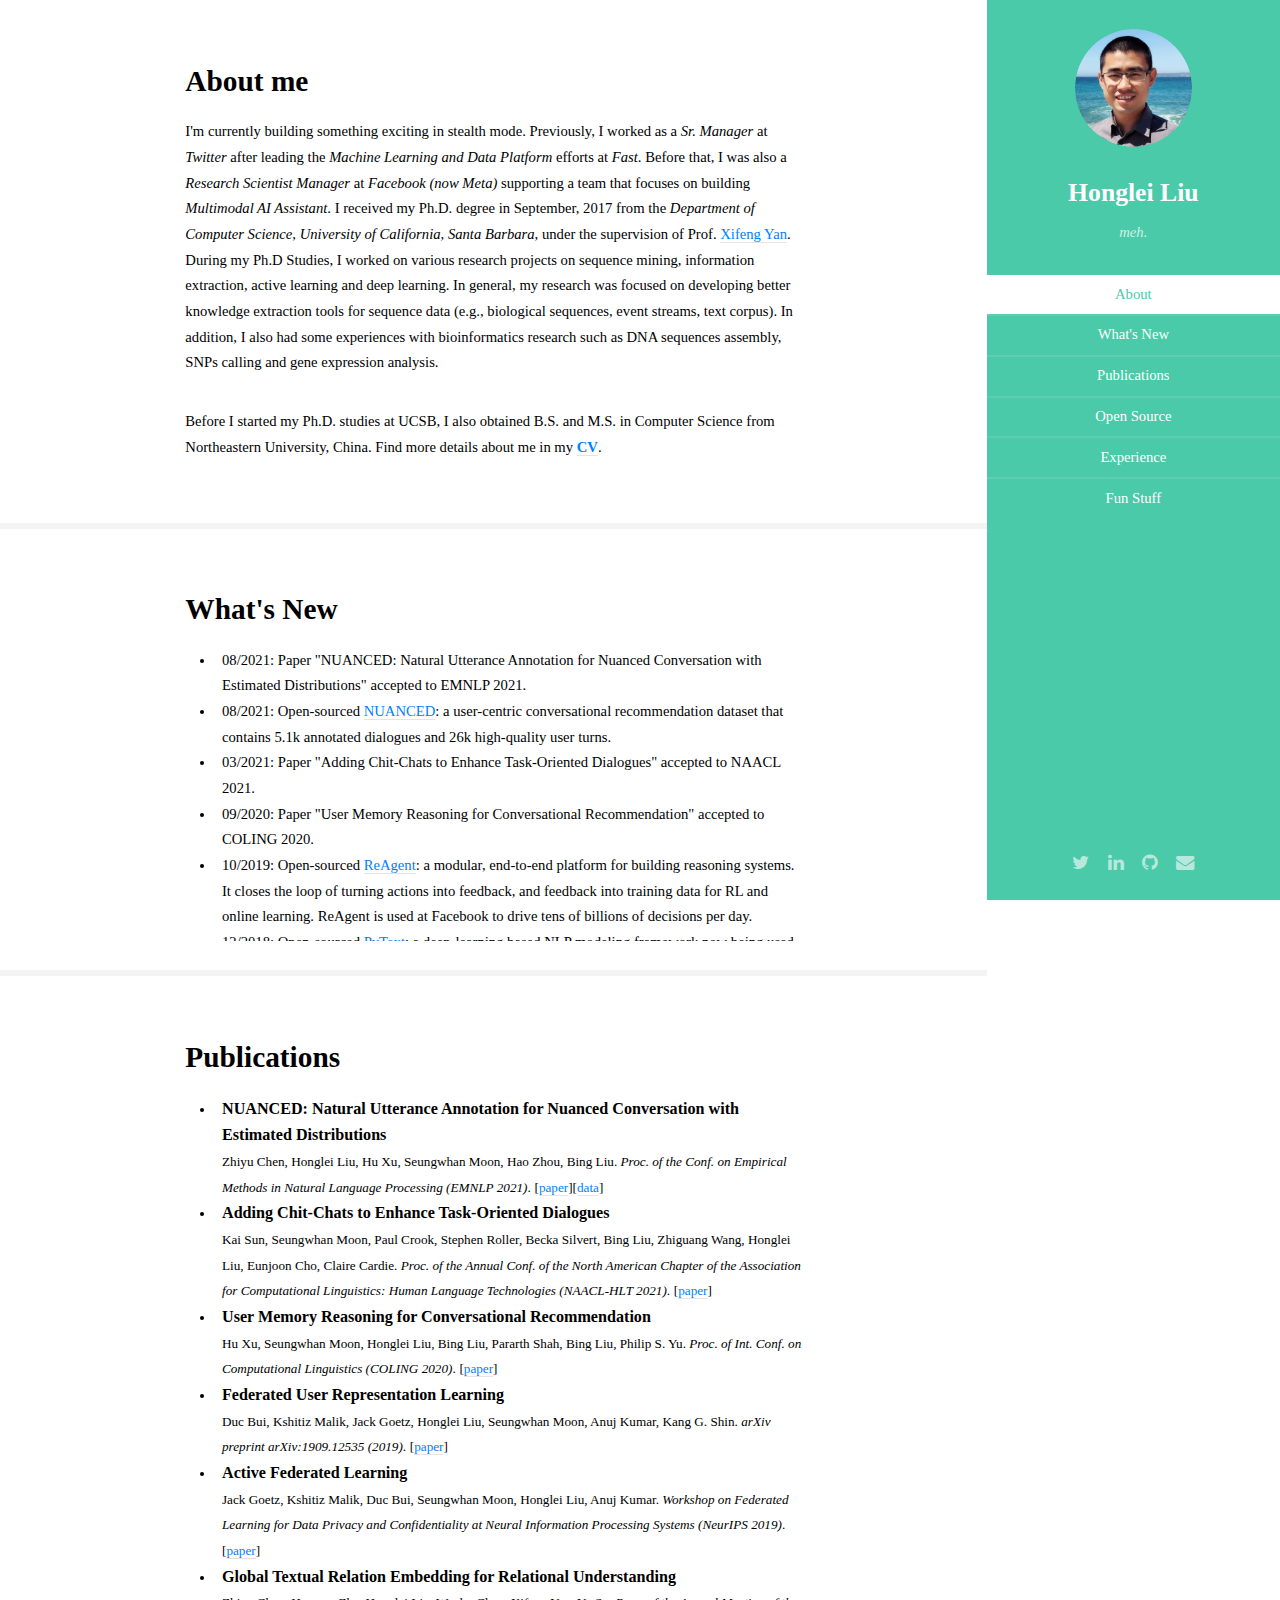
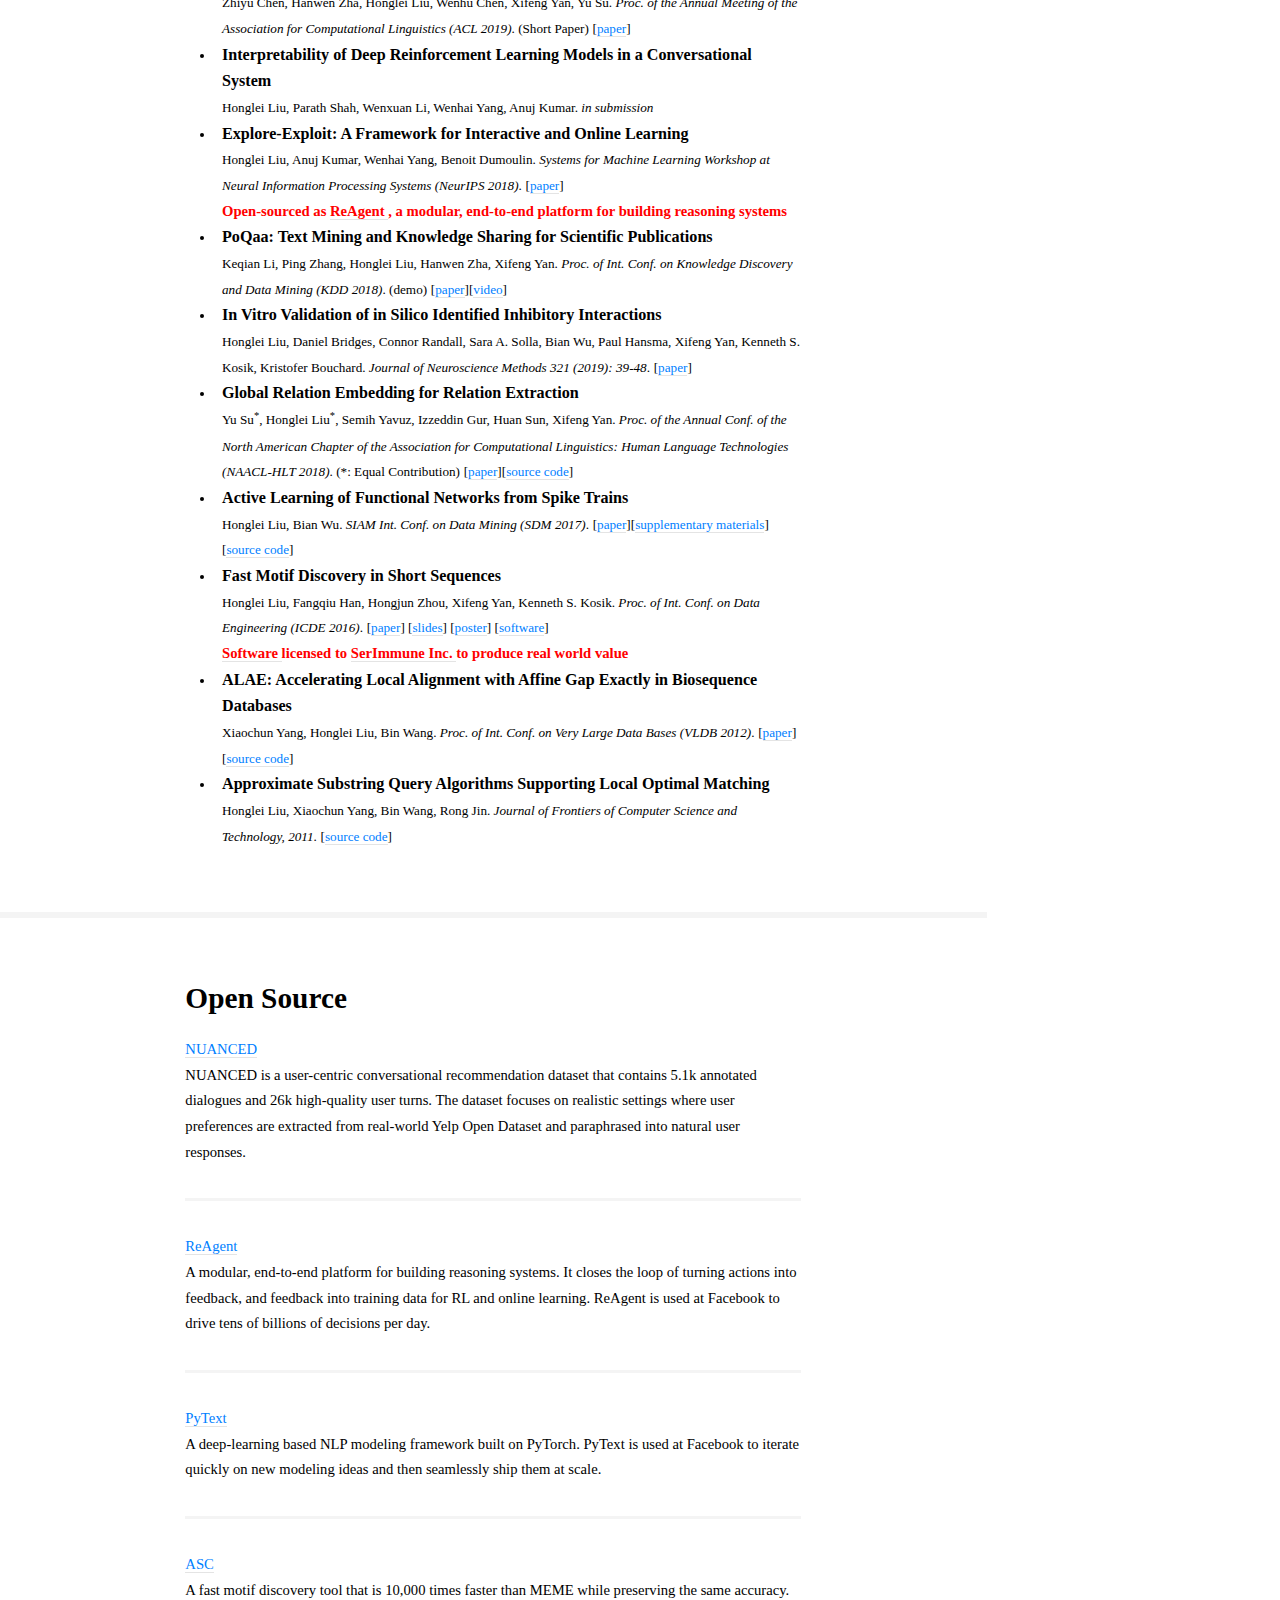
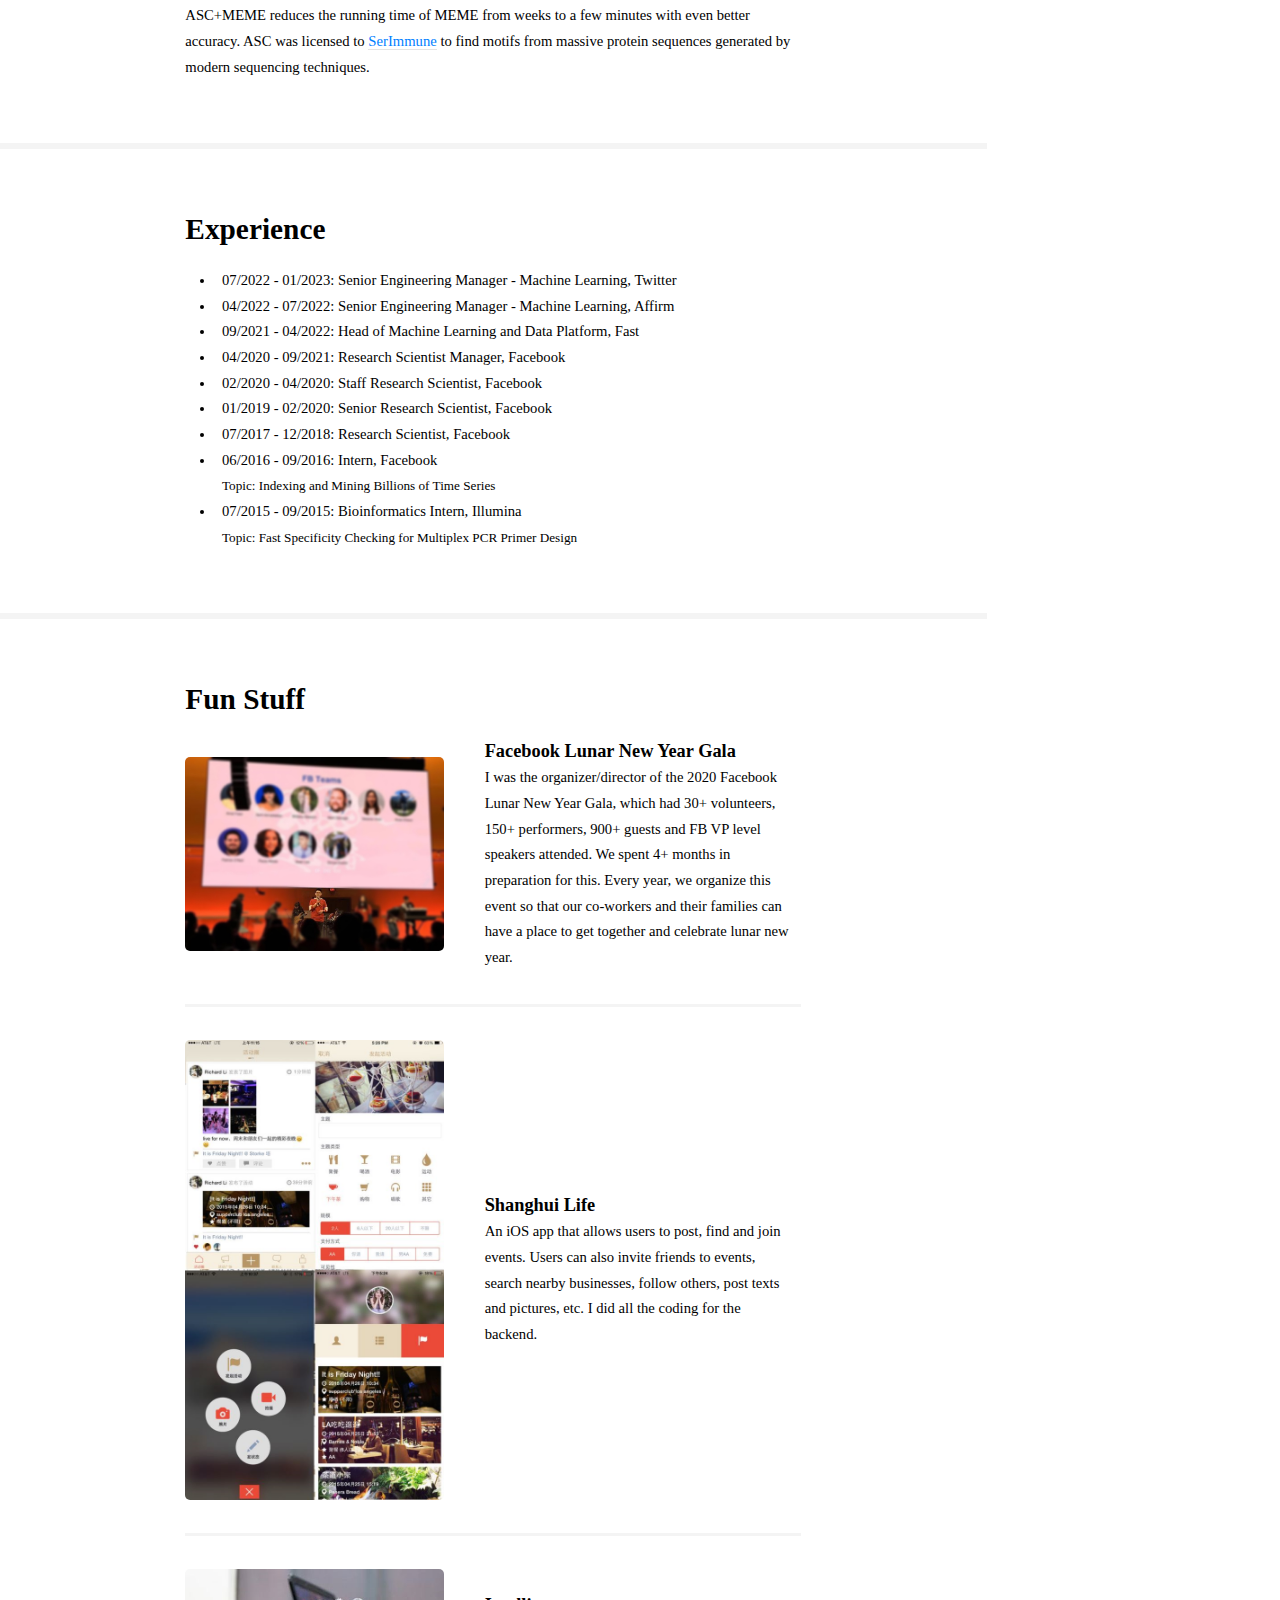
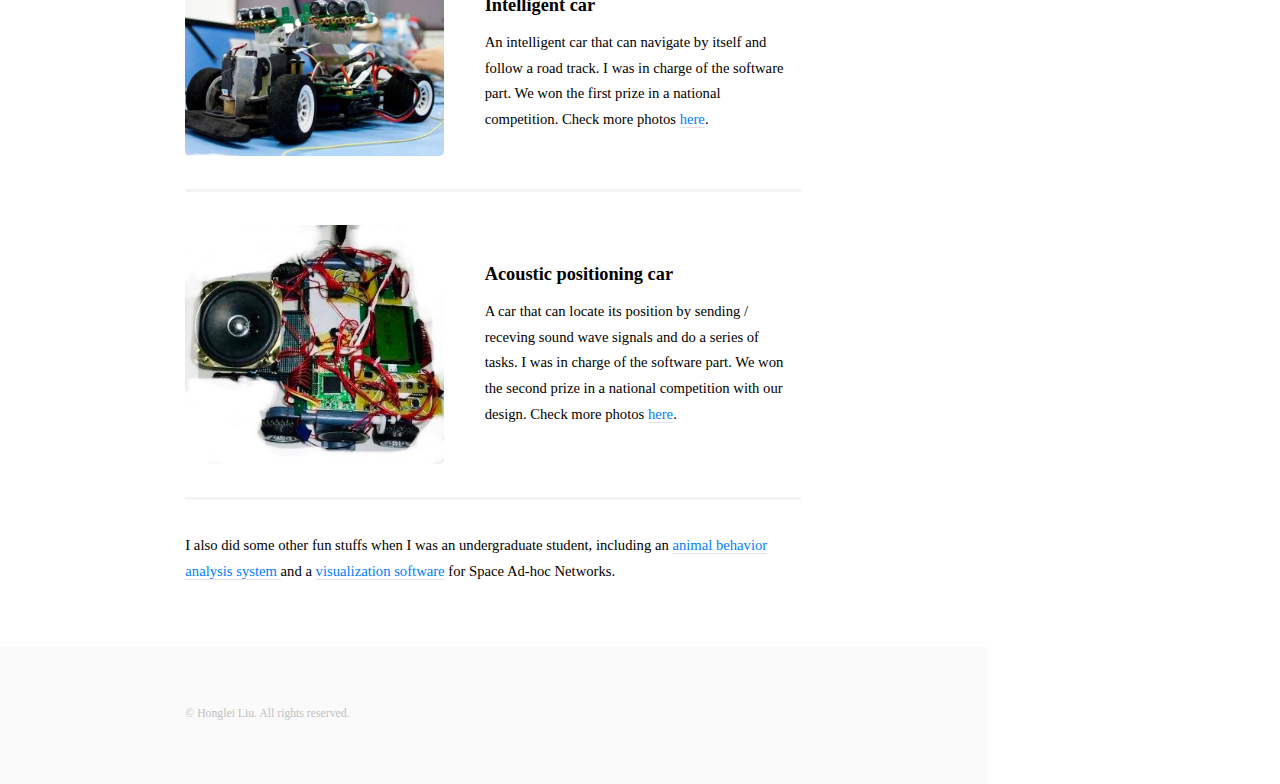
==== index.html @ 577a6198 "add ga tag" ====
<!DOCTYPE HTML>
<!--
	Read Only by HTML5 UP
	html5up.net | @n33co
	Free for personal and commercial use under the CCA 3.0 license (html5up.net/license)
-->
<html>

<head>
	<!-- Google tag (gtag.js) -->
	<script async src="https://www.googletagmanager.com/gtag/js?id=G-WCP18R30QT"></script>
	<script>
	window.dataLayer = window.dataLayer || [];
	function gtag(){dataLayer.push(arguments);}
	gtag('js', new Date());

	gtag('config', 'G-WCP18R30QT');
	</script>
	
	<title>Honglei Liu's Homepage</title>
	<meta http-equiv="content-type" content="text/html; charset=utf-8" />
	<meta name="description" content="" />
	<meta name="keywords" content="" />

	<!--[if lte IE 8]><script src="css/ie/html5shiv.js"></script><![endif]-->
	<script src="js/jquery.min.js"></script>
	<script src="js/jquery.scrollzer.min.js"></script>
	<script src="js/jquery.scrolly.min.js"></script>
	<script src="js/skel.min.js"></script>
	<script src="js/skel-layers.min.js"></script>
	<script src="js/init.js"></script>
	<noscript>
		<link rel="stylesheet" href="css/skel.css" />
		<link rel="stylesheet" href="css/style.css?v=1.1" />
		<link rel="stylesheet" href="css/style-xlarge.css" />
	</noscript>
	<!--[if lte IE 8]><link rel="stylesheet" href="css/ie/v8.css" /><![endif]-->

	<style type="text/css">
		.hidden {
			display: none;
		}
	</style>
	<script type="text/javascript">
		$('html').addClass('hidden');
		$(document).ready(function () {
			$('html').removeClass('hidden');
		});
	</script>
</head>

<body>
	<div id="wrapper">

		<!-- Header -->
		<section id="header" class="skel-layers-fixed">
			<header>
				<span class="image avatar"><img src="images/avatar.jpg" alt="" /></span>
				<h1 id="logo"><a href="#">Honglei Liu</a></h1>
				<p>meh.</p>
			</header>
			<nav id="nav">
				<ul>
					<li><a href="#about" class="active">About</a></li>
					<li><a href="#news">What's New</a></li>
					<li><a href="#publications">Publications</a></li>
					<!-- <li><a href="#patents">Patents</a></li> -->
					<li><a href="#open_source">Open Source</a></li>
					<li><a href="#experience">Experience</a></li>
					<li><a href="#fun">Fun Stuff</a></li>
					<!-- <li><a href="#contact">Contact</a></li> -->
				</ul>
			</nav>
			<footer>
				<ul class="icons">
					<li><a href="https://twitter.com/ppuliu" class="icon fa-twitter"><span class="label">Twitter</span></a></li>
<!-- 					<li><a href="https://www.facebook.com/honglei.liu.73" class="icon fa-facebook"><span
								class="label">Facebook</span></a></li> -->
					<li><a href="https://www.linkedin.com/in/honglei-liu-a53a435a/" class="icon fa-linkedin"><span
								class="label">Linkedin</span></a></li>
					<li><a href="https://github.com/ppuliu" class="icon fa-github"><span class="label">Github</span></a>
					</li>
					<li><a href="mailto:liuhonglei@gmail.com" class="icon fa-envelope"><span
								class="label">Email</span></a></li>
				</ul>
			</footer>
		</section>

		<!-- Main -->
		<div id="main">

			<!-- about -->
			<section id="about">
				<div class="container">
					<h2>About me</h2>

					<p>I'm currently building something exciting in stealth mode. Previously, I worked as a <i>Sr. Manager</i> at <i>Twitter</i> after leading the <i>Machine Learning and Data Platform</i> efforts at <i>Fast</i>. Before that, I was also a <i>Research Scientist Manager</i> at <i>Facebook (now Meta)</i> supporting a team that focuses on building <i>Multimodal AI Assistant</i>. I received my Ph.D. degree in September, 2017 from the <i>Department of Computer Science, University of California, Santa Barbara</i>, under the supervision of Prof. <a href="http://www.cs.ucsb.edu/~xyan">Xifeng Yan</a>. During my Ph.D Studies, I worked on various research projects on sequence mining, information extraction, active learning and deep learning. In general, my research was focused on developing better knowledge extraction tools for sequence data (e.g., biological sequences, event streams, text corpus). In addition, I also had some experiences with bioinformatics research such as DNA sequences assembly, SNPs calling and gene expression analysis.</p>

					<p>Before I started my Ph.D. studies at UCSB, I also obtained B.S. and M.S. in Computer Science from
						Northeastern University, China. Find more details about me in my <strong><a
								href="docs/honglei_cv.pdf">CV</a></strong>.</p>
				</div>

			</section>

			<!-- news -->
			<section id="news">

				<div class="container">
					<h2>What's New</h2>
					<div class="container" style="overflow-y: scroll; height:20em;">

						<ul>
							<li>08/2021: Paper "NUANCED: Natural Utterance Annotation for Nuanced Conversation with Estimated Distributions" accepted to EMNLP 2021.
							</li>
							<li>08/2021: Open-sourced <a
									href="https://github.com/facebookresearch/nuanced">NUANCED</a>: a user-centric conversational recommendation dataset that contains 5.1k annotated dialogues and 26k high-quality user turns. 
							</li>
							<li>03/2021: Paper "Adding Chit-Chats to Enhance Task-Oriented Dialogues" accepted to NAACL 2021.
							</li>
							<li>09/2020: Paper "User Memory Reasoning for Conversational Recommendation" accepted to COLING 2020.
							</li>
							<li>10/2019: Open-sourced <a
									href="https://ai.facebook.com/blog/open-sourcing-reagent-a-platform-for-reasoning-systems/">ReAgent</a>:
								a modular, end-to-end platform for building reasoning systems. It closes the loop of
								turning actions into feedback, and feedback into training data for RL and online
								learning. ReAgent is used at Facebook to drive tens of billions of decisions per day.
							</li>

							<li>12/2018: Open-sourced <a href="https://ai.facebook.com/tools/pytext/">PyText</a>: a
								deep-learning based NLP
								modeling framework now being used as the goto platform at Facebook and the open source
								community.
							</li>

							<li>07/2017: We developed a new motif discovery tool,
								DeepMotif, that acheives even better performance than ASC+MEME (already 10,000 times
								faster than MEME). It's 10-100 times
								faster and doesn't rely on MEME. Learn more about them <a href="abp/index.htm">here</a>.
								For more information or licensing, please contact me.
							</li>


							<li>06/2017: Our motif discovery solution, <a href="abp/index.htm">ASC+MEME</a> (<a
									href="publications/motif.pdf">paper</a>), is licensed to <a
									href="https://www.serimmune.com/">
									SerImmune Inc.</a> funded by NIH, illumina, Merck, etc. to find motifs from massive
								protein sequences
								generated by modern sequencing techniques.
							</li>
						</ul>

					</div>
				</div>
			</section>

			<!-- publications -->
			<section id="publications">
				<div class="container">
					<h2>Publications</h2>

					<ul>
						<li>
							<span class="pubTitle">NUANCED: Natural Utterance Annotation for Nuanced Conversation with Estimated Distributions</span> <br>
							<span class="pubDesc">Zhiyu Chen, Honglei Liu, Hu Xu, Seungwhan Moon, Hao Zhou, Bing Liu.
								<i>Proc. of the Conf. on Empirical Methods in Natural Language Processing (EMNLP 2021)</i>.</span>
							<span class="pubResource"> [<a href="https://arxiv.org/pdf/2010.12758.pdf">paper</a>][<a href="https://github.com/facebookresearch/nuanced">data</a>]</span>
						</li>

						<li>
							<span class="pubTitle">Adding Chit-Chats to Enhance Task-Oriented Dialogues</span> <br>
							<span class="pubDesc">Kai Sun, Seungwhan Moon, Paul Crook, Stephen Roller, Becka Silvert, Bing Liu, Zhiguang Wang, Honglei Liu, Eunjoon Cho, Claire Cardie.
								<i>Proc. of the Annual Conf. of the North American Chapter of the
									Association for Computational
									Linguistics: Human Language Technologies (NAACL-HLT 2021)</i>.</span>
							<span class="pubResource"> [<a href="https://aclanthology.org/2021.naacl-main.124.pdf">paper</a>]</span>
						</li>

						<li>
							<span class="pubTitle">User Memory Reasoning for Conversational Recommendation</span> <br>
							<span class="pubDesc">Hu Xu, Seungwhan Moon, Honglei Liu, Bing Liu, Pararth Shah, Bing Liu,
								Philip S. Yu.
								<i>Proc. of Int. Conf. on Computational Linguistics (COLING 2020)</i>.</span>
							<span class="pubResource"> [<a href="https://www.aclweb.org/anthology/2020.coling-main.463.pdf">paper</a>]</span>
						</li>

						<li>
							<span class="pubTitle">Federated User Representation Learning</span> <br>
							<span class="pubDesc">Duc Bui, Kshitiz Malik, Jack Goetz, Honglei Liu, Seungwhan Moon,
								Anuj Kumar, Kang G. Shin.
								<i>arXiv preprint arXiv:1909.12535 (2019)</i>.</span>
							<span class="pubResource"> [<a href="https://arxiv.org/pdf/1909.12535.pdf">paper</a>]</span>
						</li>

						<li>
							<span class="pubTitle">Active Federated Learning</span> <br>
							<span class="pubDesc">Jack Goetz, Kshitiz Malik, Duc Bui, Seungwhan Moon, Honglei Liu,
								Anuj Kumar. <i>Workshop on Federated Learning for Data
									Privacy and Confidentiality at Neural Information Processing Systems (NeurIPS
									2019)</i>.</span>
							<span class="pubResource">[<a href="https://arxiv.org/pdf/1909.12641.pdf">paper</a>]</span>
						</li>

						<li>
							<span class="pubTitle">Global Textual Relation Embedding for Relational
								Understanding</span> <br>
							<span class="pubDesc">Zhiyu Chen, Hanwen Zha, Honglei Liu, Wenhu Chen, Xifeng Yan, Yu
								Su. <i>Proc. of
									the Annual Meeting of the Association for Computational Linguistics (ACL 2019)</i>.
								(Short
								Paper)</span>
							<span class="pubResource"> [<a
									href="https://sites.cs.ucsb.edu/~xyan/papers/acl19_gloreplus.pdf">paper</a>]</span>
						</li>

						<li>
							<span class="pubTitle">Interpretability of Deep Reinforcement Learning Models in a
								Conversational
								System</span> <br>
							<span class="pubDesc">Honglei Liu, Parath Shah, Wenxuan Li, Wenhai Yang, Anuj Kumar.
								<i>in submission</i></span>
							<span class="pubResource"></span>
						</li>

						<li>
							<span class="pubTitle">Explore-Exploit: A Framework for Interactive and Online
								Learning</span> <br>
							<span class="pubDesc">Honglei Liu, Anuj Kumar, Wenhai Yang, Benoit Dumoulin. <i>Systems
									for Machine Learning Workshop at Neural Information Processing Systems (NeurIPS
									2018)</i>.</span>
							<span class="pubResource">[<a
									href="https://research.fb.com/publications/explore-exploit-a-framework-for-interactive-and-online-learning/">paper</a>]</span>
							<br>
							<span class="highlight">Open-sourced as <a
									href="https://ai.facebook.com/blog/open-sourcing-reagent-a-platform-for-reasoning-systems/">
									<font color="red">ReAgent</font>
								</a>, a modular, end-to-end platform for building reasoning systems
							</span>
						</li>

						<li>
							<span class="pubTitle">PoQaa:
								Text Mining and Knowledge Sharing for Scientific Publications</span> <br>
							<span class="pubDesc">Keqian Li, Ping Zhang, Honglei Liu, Hanwen Zha, Xifeng Yan. <i>Proc.
									of Int.
									Conf. on Knowledge Discovery and Data Mining (KDD 2018)</i>. (demo)</span>
							<span class="pubResource">[<a
									href="https://www.kdd.org/kdd2018/files/project-showcase/KDD18_paper_1795.pdf">paper</a>][<a
									href="https://www.youtube.com/watch?v=qIRDlwX8jcY&feature=youtu.be">video</a>]</span>
						</li>

						<li>
							<span class="pubTitle">In Vitro Validation of in Silico Identified Inhibitory
								Interactions</span> <br>
							<span class="pubDesc">Honglei Liu, Daniel Bridges, Connor Randall, Sara A. Solla, Bian
								Wu, Paul
								Hansma, Xifeng Yan, Kenneth S. Kosik, Kristofer Bouchard. <i>Journal of Neuroscience
									Methods 321
									(2019): 39-48</i>.</span>
							<span class="pubResource">[<a
									href="https://pubmed.ncbi.nlm.nih.gov/30965073/">paper</a>]</span>
						</li>

						<li>
							<span class="pubTitle">Global Relation Embedding for Relation Extraction</span> <br>
							<span class="pubDesc">Yu Su<sup>*</sup>, Honglei Liu<sup>*</sup>, Semih Yavuz, Izzeddin
								Gur,
								Huan Sun, Xifeng Yan. <i>Proc. of the Annual Conf. of the North American Chapter of the
									Association for Computational
									Linguistics: Human Language Technologies (NAACL-HLT 2018)</i>. (*: Equal
								Contribution)</span>
							<span class="pubResource">[<a href="https://arxiv.org/pdf/1704.05958.pdf">paper</a>][<a
									href="https://github.com/ppuliu/GloRE">source code</a>]</span>
						</li>

						<li>
							<span class="pubTitle">Active Learning of Functional Networks from Spike Trains</span>
							<br>
							<span class="pubDesc">Honglei Liu, Bian Wu. <i>SIAM Int. Conf. on Data Mining (SDM
									2017)</i>.</span>
							<span class="pubResource">[<a href="publications/sdm17_funcnet.pdf">paper</a>][<a
									href="publications/sdm17_supp.pdf">supplementary materials</a>][<a
									href="funcnet/download">source code</a>]</span>
						</li>

						<li>
							<span class="pubTitle">Fast Motif Discovery in Short Sequences</span> <br>
							<span class="pubDesc">Honglei Liu, Fangqiu Han, Hongjun Zhou, Xifeng Yan, Kenneth S.
								Kosik. <i>Proc. of Int. Conf. on Data
									Engineering (ICDE 2016)</i>.</span>
							<span class="pubResource">[<a href="publications/motif.pdf">paper</a>] [<a
									href="publications/ICDE_motif.pdf">slides</a>] [<a
									href="publications/ICDE_motif_poster.pdf">poster</a>] [<a
									href="abp/index.htm">software</a>]</span> <br>
							<span class="highlight"><a href="abp/index.htm">
									<font color="red">Software</font>
								</a> licensed to <a href="https://www.serimmune.com/">
									<font color="red">SerImmune Inc.</font>
								</a> to produce real world value</span>
						</li>

						<li>
							<span class="pubTitle">ALAE: Accelerating Local Alignment with Affine Gap Exactly in
								Biosequence Databases</span> <br>
							<span class="pubDesc">Xiaochun Yang, Honglei Liu, Bin Wang. <i>Proc. of Int. Conf. on Very
									Large Data Bases (VLDB 2012)</i>.</span>
							<span class="pubResource">[<a href="publications/alae.pdf">paper</a>][<a
									href="http://hongleiliu.weebly.com/alae.html">source code</a>]</span>
						</li>

						<li>
							<span class="pubTitle">Approximate Substring Query Algorithms Supporting Local Optimal
								Matching</span> <br>
							<span class="pubDesc">Honglei Liu, Xiaochun Yang, Bin Wang, Rong Jin. <i>Journal of
									Frontiers of Computer Science and Technology, 2011</i>.</span>
							<span class="pubResource">[<a href="http://hongleiliu.weebly.com/fgasq.html">source
									code</a>]</span>
						</li>
					</ul>

				</div>

			</section>

			<section id="open_source">
				<div class="container">
					<h2>Open Source</h2>

					<div class="features">
						<article>
							<a href="https://github.com/facebookresearch/nuanced">NUANCED</a><br>
							NUANCED is a user-centric conversational recommendation dataset that contains 5.1k annotated dialogues and 26k high-quality user turns. 
							The dataset focuses on realistic settings where user preferences are extracted from real-world Yelp Open Dataset and paraphrased into natural user responses.
						</article>
						<article>
							<a href="https://ai.facebook.com/blog/open-sourcing-reagent-a-platform-for-reasoning-systems/">ReAgent</a><br>
							A modular, end-to-end platform for building reasoning systems. It closes the loop of turning
							actions into feedback, and feedback into training data for RL and online learning. ReAgent is
							used at Facebook to drive tens of billions of decisions per day.
						</article>
						<article>
							<a href="https://ai.facebook.com/tools/pytext/">PyText</a><br>
							A deep-learning based NLP modeling framework built on PyTorch. PyText is used at Facebook
							to iterate quickly on new modeling ideas and then seamlessly ship them at scale.
						</article>
						<article>
							<a href="abp/index.htm">ASC</a><br>
							A fast motif discovery tool that is 10,000 times faster than MEME while preserving the same
							accuracy. ASC+MEME reduces the running time of MEME from weeks to a few minutes with
							even better accuracy. ASC was licensed to <a href="https://www.serimmune.com/">SerImmune</a> 
							to find motifs from massive protein sequences generated by modern sequencing techniques.
						</article>

					</div>

				</div>

			</section>

			<!-- patents -->

			<!-- <section id="patents">
				<div class="container">
					<h2>Patents</h2>
					<ul>

						<li>
							<span class="pubTitle">Generating Proactive Reminders for Assistant Systems</span> <br>
							<span class="pubDesc">US Patent Pending US17035253</span>
						</li>

						<li>
							<span class="pubTitle">Personalized Conversational Recommendations by Assistant
								Systems</span> <br>
							<span class="pubDesc">US Patent Pending US16921665</span>
						</li>

						<li>
							<span class="pubTitle">Personalized Federated Learning for Assistant Systems</span> <br>
							<span class="pubDesc">US Patent Pending US16815990</span>
						</li>

						<li>
							<span class="pubTitle">Active Federated Learning for Assistant Systems</span> <br>
							<span class="pubDesc">US Patent Pending US16815960</span>
						</li>

						<li>
							<span class="pubTitle">Methods, Mediums, and Systems for Training a Model</span> <br>
							<span class="pubDesc">US Patent Pending US16731321</span>
						</li>

						<li>
							<span class="pubTitle">Methods, Mediums, and Systems for Representing a Model in a Memory of
								Device</span> <br>
							<span class="pubDesc">US Patent Pending US16731345</span>
						</li>

						<li>
							<span class="pubTitle">Methods, Mediums, and Systems for Providing a Model for an End-User
								Device</span> <br>
							<span class="pubDesc">US Patent Pending US16731304</span>
						</li>

						<li>
							<span class="pubTitle">Suppressing Reminders for Assistant Systems</span> <br>
							<span class="pubDesc">US Patent Pending US16733044</span>
						</li>


						<li>
							<span class="pubTitle">Interpretability of Deep Reinforcement Learning Models in Assistant
								Systems</span> <br>
							<span class="pubDesc">US Patent Pending US16389769</span>
						</li>

						<li>
							<span class="pubTitle">Building Customized User Profiles Based on Conversational Data</span>
							<br>
							<span class="pubDesc">US/EU Patent Pending US2019327330A1/EP3557500A1</span>
						</li>

						<li>
							<span class="pubTitle">Smart Assistant Systems</span> <br>
							<span class="pubDesc">US Patent Pending US62923342</span>
						</li>

						<li>
							<span class="pubTitle">Systems and Methods for Off-Target Sequence Detection</span> <br>
							<span class="pubDesc">US Patent Pending US20180075186A1</span>
						</li>

						<li>
							<span class="pubTitle">Biological Sequence Local Comparison Method Capable of Obtaining
								Complete Solution</span> <br>
							<span class="pubDesc">CN Patent Granted CN102750461B</span>
						</li>

						<li>
							<span class="pubTitle">An Electric Automobile Battery Replacing Device</span> <br>
							<span class="pubDesc">CN Patent Granted CN202089042U</span>
						</li>
					</ul>
				</div>
			</section> -->


			<!-- experience -->
			<section id="experience">
				<div class="container">
					<h2>Experience</h2>

					<ul>
						<li>07/2022 - 01/2023: Senior Engineering Manager - Machine Learning, Twitter</li>
						<li>04/2022 - 07/2022: Senior Engineering Manager - Machine Learning, Affirm</li>
						<li>09/2021 - 04/2022: Head of Machine Learning and Data Platform, Fast</li>
						<li>04/2020 - 09/2021: Research Scientist Manager, Facebook</li>
						<li>02/2020 - 04/2020: Staff Research Scientist, Facebook</li>
						<li>01/2019 - 02/2020: Senior Research Scientist, Facebook</li>
						<li>07/2017 - 12/2018: Research Scientist, Facebook</li>
						<li>06/2016 - 09/2016: Intern, Facebook <br>
							<span class="pubDesc">Topic: Indexing and Mining Billions of Time Series</span></li>
						<li>07/2015 - 09/2015: Bioinformatics Intern, Illumina <br>
							<span class="pubDesc">Topic: Fast Specificity Checking for Multiplex PCR Primer
								Design</span></li>
					</ul>
				</div>
			</section>

			<!-- fun -->
			<section id="fun">
				<div class="container">
					<h2>Fun Stuff</h2>
					<div class="features">
						<article>
							<a class="image"><img src="figures/lnygala.jpeg" alt="" /></a>
							<div class="inner">
								<h4>Facebook Lunar New Year Gala</h4>
								I was the organizer/director of the 2020 Facebook Lunar New Year Gala, which had
								30+ volunteers, 150+ performers, 900+ guests and FB VP level speakers attended. We spent
								4+ months in preparation for this. Every year,
								we organize this event so that our co-workers and their families can have a place to get
								together and celebrate lunar new year.
							</div>
						</article>

						<article>
							<a class="image"><img src="figures/shanghuilife.png" alt="" /></a>
							<div class="inner">
								<h4>Shanghui Life</h4>
<!-- 								[<a href="http://shanghuilife.leanapp.cn/">Website</a>] [<a
									href="https://itunes.apple.com/us/app/shang-huilife/id987339023?l=zh&ls=1&mt=8">App
									Store</a>]<br> -->
								An iOS app that allows users to post, find and join events. Users can also invite
								friends to events, search nearby businesses, follow others, post texts and pictures,
								etc. I did all the coding for the backend.
							</div>
						</article>

						<article>
							<a class="image"><img src="figures/freesscale_car.png" alt="" /></a>
							<div class="inner">
								<h4>Intelligent car</h4>
								An intelligent car that can navigate by itself and follow a road track. I was in charge
								of the software part. We won the first prize in a national competition. Check more
								photos <a href="http://hongleiliu.weebly.com/contests.html">here</a>.
							</div>
						</article>

						<article>
							<a class="image"><img src="figures/loc_car.png" alt="" /></a>
							<div class="inner">
								<h4>Acoustic positioning car</h4>
								A car that can locate its position by sending / receving sound wave signals and do a
								series of tasks. I was in charge of the software part. We won the second prize in a
								national competition with our design. Check more photos <a
									href="http://hongleiliu.weebly.com/contests.html">here</a>.
							</div>
						</article>

						<article>
							I also did some other fun stuffs when I was an undergraduate student, including an <a
								href="http://hongleiliu.weebly.com/research--projects.html"> animal behavior analysis
								system </a> and a <a
								href="http://hongleiliu.weebly.com/research--projects.html">visualization software</a>
							for Space Ad-hoc Networks.
						</article>
					</div>
				</div>
			</section>

			<!-- contact -->
<!-- 			<section id="contact">
				<div class="container">
					<h2>Contact Me</h2>
					<p><strong>Email:</strong>&nbsp;&nbsp;&nbsp;&nbsp;&nbsp;&nbsp;liuhonglei [at] gmail.com</p>

				</div>
			</section> -->


		</div>

		<!-- Footer -->
		<section id="footer">
			<div class="container">
				<ul class="copyright">
					<li>&copy; Honglei Liu. All rights reserved.</li>
					<!-- <li>Design: <a href="http://html5up.net">HTML5 UP</a></li> -->
				</ul>
				<!-- Begin ShinyStat Code -->
				<!-- <script type="text/javascript" src="//codice.shinystat.com/cgi-bin/getcod.cgi?USER=ppuliu"></script>
				<noscript>
					<a href="http://www.shinystat.com" target="_top">
						<img src="//www.shinystat.com/cgi-bin/shinystat.cgi?USER=ppuliu" alt="Free statistics"
							style="border:0px" /></a>
				</noscript> -->
				<!-- End ShinyStat Code -->

				<!-- <script type="text/javascript" id="clustrmaps"
					src="//cdn.clustrmaps.com/map_v2.js?u=kuuc&d=c1zgmZCr-edzlgjKNPWVBAwkVANiWonjil8bbMvCVdM"></script> -->

			</div>
		</section>

	</div>
</body>

</html>
---- css/skel.css ----
/* Resets (http://meyerweb.com/eric/tools/css/reset/ | v2.0 | 20110126 | License: none (public domain)) */

	html,body,div,span,applet,object,iframe,h1,h2,h3,h4,h5,h6,p,blockquote,pre,a,abbr,acronym,address,big,cite,code,del,dfn,em,img,ins,kbd,q,s,samp,small,strike,strong,sub,sup,tt,var,b,u,i,center,dl,dt,dd,ol,ul,li,fieldset,form,label,legend,table,caption,tbody,tfoot,thead,tr,th,td,article,aside,canvas,details,embed,figure,figcaption,footer,header,hgroup,menu,nav,output,ruby,section,summary,time,mark,audio,video{margin:0;padding:0;border:0;font-size:100%;font:inherit;vertical-align:baseline;}article,aside,details,figcaption,figure,footer,header,hgroup,menu,nav,section{display:block;}body{line-height:1;}ol,ul{list-style:none;}blockquote,q{quotes:none;}blockquote:before,blockquote:after,q:before,q:after{content:'';content:none;}table{border-collapse:collapse;border-spacing:0;}body{-webkit-text-size-adjust:none}

/* Box Model */

	*, *:before, *:after {
		-moz-box-sizing: border-box;
		-webkit-box-sizing: border-box;
		box-sizing: border-box;
	}

/* Container */

	.container {
		margin-left: auto;
		margin-right: auto;
		
		/* width: (containers) */
		width: 45em;
	}

	/* Modifiers */

		/* 125% */
			.container.\31 25\25 {
				width: 100%;
				
				/* max-width: (containers * 1.25) */
				max-width: 56.25em;

				/* min-width: (containers) */
				min-width: 45em;
			}

		/* 75% */
			.container.\37 5\25 {
				
				/* width: (containers * 0.75) */
				width: 33.75em;

			}

		/* 50% */
			.container.\35 0\25 {
				
				/* width: (containers * 0.50) */
				width: 22.5em;

			}

		/* 25% */
			.container.\32 5\25 {
				
				/* width: (containers * 0.25) */
				width: 11.25em;

			}

/* Grid */

	.row {
		border-bottom: solid 1px transparent;
	}

	.row > * {
		float: left;
	}
	
	.row:after, .row:before {
		content: '';
		display: block;
		clear: both;
		height: 0;
	}
	
	.row.uniform > * > :first-child {
		margin-top: 0;
	}
	
	.row.uniform > * > :last-child {
		margin-bottom: 0;
	}

	/* Gutters */

		/* Normal */
		
			.row > * {
				/* padding: (gutters.horizontal) 0 0 (gutters.vertical) */
				padding: 0 0 0 2em;
			}

			.row {
				/* margin: -(gutters.horizontal) 0 -1px -(gutters.vertical) */
				margin: 0 0 -1px -2em;
			}
			
			.row.uniform > * {
				/* padding: (gutters.vertical) 0 0 (gutters.vertical) */
				padding: 2em 0 0 2em;
			}

			.row.uniform {
				/* margin: -(gutters.vertical) 0 -1px -(gutters.vertical) */
				margin: -2em 0 -1px -2em;
			}
			
		/* 200% */
		
			.row.\32 00\25 > * {
				/* padding: (gutters.horizontal) 0 0 (gutters.vertical) */
				padding: 0 0 0 4em;
			}

			.row.\32 00\25 {
				/* margin: -(gutters.horizontal) 0 -1px -(gutters.vertical) */
				margin: 0 0 -1px -4em;
			}

			.row.uniform.\32 00\25 > * {
				/* padding: (gutters.vertical) 0 0 (gutters.vertical) */
				padding: 4em 0 0 4em;
			}

			.row.uniform.\32 00\25 {
				/* margin: -(gutters.vertical) 0 -1px -(gutters.vertical) */
				margin: -4em 0 -1px -4em;
			}

		/* 150% */
		
			.row.\31 50\25 > * {
				/* padding: (gutters.horizontal) 0 0 (gutters.vertical) */
				padding: 0 0 0 1.5em;
			}

			.row.\31 50\25 {
				/* margin: -(gutters.horizontal) 0 -1px -(gutters.vertical) */
				margin: 0 0 -1px -1.5em;
			}

			.row.uniform.\31 50\25 > * {
				/* padding: (gutters.vertical) 0 0 (gutters.vertical) */
				padding: 1.5em 0 0 1.5em;
			}

			.row.uniform.\31 50\25 {
				/* margin: -(gutters.vertical) 0 -1px -(gutters.vertical) */
				margin: -1.5em 0 -1px -1.5em;
			}

		/* 50% */
		
			.row.\35 0\25 > * {
				/* padding: (gutters.horizontal) 0 0 (gutters.vertical) */
				padding: 0 0 0 1em;
			}

			.row.\35 0\25 {
				/* margin: -(gutters.horizontal) 0 -1px -(gutters.vertical) */
				margin: 0 0 -1px -1em;
			}

			.row.uniform.\35 0\25 > * {
				/* padding: (gutters.vertical) 0 0 (gutters.vertical) */
				padding: 1em 0 0 1em;
			}

			.row.uniform.\35 0\25 {
				/* margin: -(gutters.vertical) 0 -1px -(gutters.vertical) */
				margin: -1em 0 -1px -1em;
			}

		/* 25% */
		
			.row.\32 5\25 > * {
				/* padding: (gutters.horizontal) 0 0 (gutters.vertical) */
				padding: 0 0 0 0.5em;
			}

			.row.\32 5\25 {
				/* margin: -(gutters.horizontal) 0 -1px -(gutters.vertical) */
				margin: 0 0 -1px -0.5em;
			}

			.row.uniform.\32 5\25 > * {
				/* padding: (gutters.vertical) 0 0 (gutters.vertical) */
				padding: 0.5em 0 0 0.5em;
			}

			.row.uniform.\32 5\25 {
				/* margin: -(gutters.vertical) 0 -1px -(gutters.vertical) */
				margin: -0.5em 0 -1px -0.5em;
			}

		/* 0% */
		
			.row.\30 \25 > * {
				padding: 0;
			}

			.row.\30 \25 {
				margin: 0 0 -1px 0;
			}

	/* Cells */

		.\31 2u, .\31 2u\24, .\31 2u\28 1\29, .\31 2u\24\28 1\29 { width: 100%; clear: none; }
		.\31 1u, .\31 1u\24, .\31 1u\28 1\29, .\31 1u\24\28 1\29 { width: 91.6666666667%; clear: none; }
		.\31 0u, .\31 0u\24, .\31 0u\28 1\29, .\31 0u\24\28 1\29 { width: 83.3333333333%; clear: none; }
		.\39 u, .\39 u\24, .\39 u\28 1\29, .\39 u\24\28 1\29 { width: 75%; clear: none; }
		.\38 u, .\38 u\24, .\38 u\28 1\29, .\38 u\24\28 1\29 { width: 66.6666666667%; clear: none; }
		.\37 u, .\37 u\24, .\37 u\28 1\29, .\37 u\24\28 1\29 { width: 58.3333333333%; clear: none; }
		.\36 u, .\36 u\24, .\36 u\28 1\29, .\36 u\24\28 1\29 { width: 50%; clear: none; }
		.\35 u, .\35 u\24, .\35 u\28 1\29, .\35 u\24\28 1\29 { width: 41.6666666667%; clear: none; }
		.\34 u, .\34 u\24, .\34 u\28 1\29, .\34 u\24\28 1\29 { width: 33.3333333333%; clear: none; }
		.\33 u, .\33 u\24, .\33 u\28 1\29, .\33 u\24\28 1\29 { width: 25%; clear: none; }
		.\32 u, .\32 u\24, .\32 u\28 1\29, .\32 u\24\28 1\29 { width: 16.6666666667%; clear: none; }
		.\31 u, .\31 u\24, .\31 u\28 1\29, .\31 u\24\28 1\29 { width: 8.3333333333%; clear: none; }

		.\31 2u\24 + *, .\31 2u\24\28 1\29 + *,
		.\31 1u\24 + *, .\31 1u\24\28 1\29 + *,
		.\31 0u\24 + *, .\31 0u\24\28 1\29 + *,
		.\39 u\24 + *, .\39 u\24\28 1\29 + *,
		.\38 u\24 + *, .\38 u\24\28 1\29 + *,
		.\37 u\24 + *, .\37 u\24\28 1\29 + *,
		.\36 u\24 + *, .\36 u\24\28 1\29 + *,
		.\35 u\24 + *, .\35 u\24\28 1\29 + *,
		.\34 u\24 + *, .\34 u\24\28 1\29 + *,
		.\33 u\24 + *, .\33 u\24\28 1\29 + *,
		.\32 u\24 + *, .\32 u\24\28 1\29 + *,
		.\31 u\24  + *,  .\31 u\24\28 1\29 + * {
			clear: left;
		}
			
		.\-11u { margin-left: 91.6666666667% }
		.\-10u { margin-left: 83.3333333333% }
		.\-9u { margin-left: 75% }
		.\-8u { margin-left: 66.6666666667% }
		.\-7u { margin-left: 58.3333333333% }
		.\-6u { margin-left: 50% }
		.\-5u { margin-left: 41.6666666667% }
		.\-4u { margin-left: 33.3333333333% }
		.\-3u { margin-left: 25% }
		.\-2u { margin-left: 16.6666666667% }
		.\-1u { margin-left: 8.3333333333% }
---- css/style.css ----
@charset "UTF-8";
@import url(font-awesome.min.css);
@import url("https://fonts.googleapis.com/css?family=Lato:400,400italic,700,700italic|Source+Code+Pro:400");

/*
	Read Only by HTML5 UP
	html5up.net | @n33co
	Free for personal and commercial use under the CCA 3.0 license (html5up.net/license)
*/

/* Basic */

	body {
		background: #fff;
	}

	body, input, select, textarea {
		color: #000;
		/* font-family: "Lato", sans-serif; */
		font-family: "Palatino Linotype", "Book Antiqua", Palatino, serif;
		font-size: 16pt;
		font-weight: 500;
		line-height: 1.75em;
	}

	a {
		-moz-transition: color 0.2s ease-in-out, border-color 0.2s ease-in-out;
		-webkit-transition: color 0.2s ease-in-out, border-color 0.2s ease-in-out;
		-o-transition: color 0.2s ease-in-out, border-color 0.2s ease-in-out;
		-ms-transition: color 0.2s ease-in-out, border-color 0.2s ease-in-out;
		transition: color 0.2s ease-in-out, border-color 0.2s ease-in-out;
		border-bottom: solid 1px #e4e4e4;
		color: #0080ff;
		text-decoration: none;
	}

		/*a:hover {
			border-bottom-color: transparent;
			color: #0080ff !important;
		}*/

	strong, b {
		color: #000;
		font-weight: 700;
	}

	em, i {
		font-style: italic;
	}

	p {
		margin: 0 0 2.25em 0;
	}

	blue {
		color: #777;
	}
	h1, h2, h3, h4, h5, h6 {
		color: #000;
		font-weight: 800;
		line-height: 1em;
		margin: 0 0 0.5625em 0;
	}

		h1 a, h2 a, h3 a, h4 a, h5 a, h6 a {
			border: 0;
			color: inherit;
			text-decoration: none;
		}

	h2 {
		font-size: 2em;
		line-height: 1.5em;
	}

	h3 {
		font-size: 1.75em;
		line-height: 1.5em;
	}

	h4 {
		font-size: 1.25em;
		line-height: 1.5em;
	}

	h5 {
		font-size: 0.9em;
		line-height: 1.5em;
	}

	h6 {
		font-size: 0.7em;
		line-height: 1.5em;
	}

	sub {
		font-size: 0.8em;
		position: relative;
		top: 0.5em;
	}

	sup {
		font-size: 0.8em;
		position: relative;
		top: -0.5em;
	}

	hr {
		border: 0;
		border-bottom: solid 2px #f4f4f4;
		margin: 2.25em 0;
	}

		hr.major {
			margin: 3.375em 0;
		}

	blockquote {
		border-left: solid 8px #e4e4e4;
		font-style: italic;
		margin: 0 0 2.25em 0;
		padding: 0.5em 0 0.5em 2em;
	}

	code {
		background: #555;
		border-radius: 5px;
		color: #fff;
		font-family: "Source Code Pro", monospace;
		font-size: 0.9em;
		margin: 0 0.25em;
		padding: 0.25em 0.65em;
	}

	pre {
		font-family: "Source Code Pro", monospace;
		font-size: 0.9em;
		margin: 0 0 2.25em 0;
	}

		pre code {
			-webkit-overflow-scrolling: touch;
			display: block;
			line-height: 1.5em;
			overflow-x: auto;
			padding: 1em 1.5em;
		}

	.align-left {
		text-align: left;
	}

	.align-center {
		text-align: center;
	}

	.align-right {
		text-align: right;
	}

	.pubTitle
	{
		font-weight: bold;
		font-size: 1.1em;
	}

	.pubDesc
	{
		font-size: 0.9em;
	}

	.pubResource
	{
		font-size: 0.9em;
	}

	.highlight
	{
		font-weight: bold;
		color: red;
	}

/* Section/Article */

	section.special, article.special {
		text-align: center;
	}

	header p {
		color: #aaa;
		position: relative;
		margin: 0 0 1.6875em 0;
	}

	header h2 + p {
		font-size: 1.25em;
		margin-top: -0.5em;
		line-height: 1.5em;
	}

	header h3 + p {
		font-size: 1.1em;
		margin-top: -0.35em;
		line-height: 1.5em;
	}

	header h4 + p,
	header h5 + p,
	header h6 + p {
		font-size: 0.9em;
		margin-top: -0.25em;
		line-height: 1.5em;
	}

	header.major h2 {
		color: #4acaa8;
		font-size: 3.5em;
	}

		header.major h2 + p {
			color: #777;
			font-size: 1.75em;
			font-weight: 700;
			margin-top: -0.75em;
		}

/* Form */

	form {
		margin: 0 0 2.25em 0;
	}

	label {
		color: #777;
		display: block;
		font-size: 0.9em;
		font-weight: 700;
		margin: 0 0 1.125em 0;
	}

	input::-moz-focus-inner {
		border: 0;
		padding: 0;
	}

	input[type="text"],
	input[type="password"],
	input[type="email"],
	select,
	textarea {
		-moz-appearance: none;
		-webkit-appearance: none;
		-o-appearance: none;
		-ms-appearance: none;
		appearance: none;
		border-radius: 5px;
		border: none;
		border: solid 2px #e4e4e4;
		color: inherit;
		display: block;
		outline: 0;
		padding: 0 1em;
		text-decoration: none;
		width: 100%;
	}

		input[type="text"]:invalid,
		input[type="password"]:invalid,
		input[type="email"]:invalid,
		select:invalid,
		textarea:invalid {
			box-shadow: none;
		}

		input[type="text"]:focus,
		input[type="password"]:focus,
		input[type="email"]:focus,
		select:focus,
		textarea:focus {
			border-color: #4acaa8;
		}

	.select-wrapper {
		text-decoration: none;
		display: block;
		position: relative;
	}

		.select-wrapper:before {
			content: '\f078';
			-moz-osx-font-smoothing: grayscale;
			-webkit-font-smoothing: antialiased;
			font-family: FontAwesome;
			font-style: normal;
			font-weight: normal;
			text-transform: none !important;
		}

		.select-wrapper:before {
			color: #e4e4e4;
			display: block;
			height: 2.75em;
			line-height: 2.75em;
			pointer-events: none;
			position: absolute;
			right: 0;
			text-align: center;
			top: 0;
			width: 2.75em;
		}

		.select-wrapper select::-ms-expand {
			display: none;
		}

	input[type="text"],
	input[type="password"],
	input[type="email"],
	select {
		height: 2.75em;
	}

	textarea {
		padding: 0.75em 1em;
	}

	input[type="checkbox"],
	input[type="radio"] {
		-moz-appearance: none;
		-webkit-appearance: none;
		-o-appearance: none;
		-ms-appearance: none;
		appearance: none;
		display: block;
		float: left;
		margin-right: -2em;
		opacity: 0;
		width: 1em;
		z-index: -1;
	}

		input[type="checkbox"] + label,
		input[type="radio"] + label {
			text-decoration: none;
			color: #888;
			cursor: pointer;
			display: inline-block;
			font-size: 1em;
			font-weight: 400;
			padding-left: 2.4em;
			padding-right: 0.75em;
			position: relative;
		}

			input[type="checkbox"] + label:before,
			input[type="radio"] + label:before {
				-moz-osx-font-smoothing: grayscale;
				-webkit-font-smoothing: antialiased;
				font-family: FontAwesome;
				font-style: normal;
				font-weight: normal;
				text-transform: none !important;
			}

			input[type="checkbox"] + label:before,
			input[type="radio"] + label:before {
				background: #fafafa;
				border-radius: 5px;
				border: solid 2px #e4e4e4;
				content: '';
				display: inline-block;
				height: 1.65em;
				left: 0;
				line-height: 1.58125em;
				position: absolute;
				text-align: center;
				top: 0;
				width: 1.65em;
			}

		input[type="checkbox"]:checked + label:before,
		input[type="radio"]:checked + label:before {
			background: #989898;
			border-color: #989898;
			color: #ffffff;
			content: '\f00c';
		}

		input[type="checkbox"]:focus + label:before,
		input[type="radio"]:focus + label:before {
			border-color: #4acaa8;
		}

	input[type="checkbox"] + label:before {
		border-radius: 5px;
	}

	input[type="radio"] + label:before {
		border-radius: 100%;
	}

	::-webkit-input-placeholder {
		color: #aaa !important;
		font-style: italic;
		opacity: 1.0;
	}

	:-moz-placeholder {
		color: #aaa !important;
		font-style: italic;
		opacity: 1.0;
	}

	::-moz-placeholder {
		color: #aaa !important;
		font-style: italic;
		opacity: 1.0;
	}

	:-ms-input-placeholder {
		color: #aaa !important;
		font-style: italic;
		opacity: 1.0;
	}

	.formerize-placeholder {
		color: #aaa !important;
		font-style: italic;
		opacity: 1.0;
	}

/* Box */

	.box {
		border-radius: 5px;
		border: solid 2px #e4e4e4;
		margin-bottom: 2.25em;
		padding: 1.5em;
	}

		.box > :last-child,
		.box > :last-child > :last-child,
		.box > :last-child > :last-child > :last-child {
			margin-bottom: 0;
		}

		.box.alt {
			border: 0;
			border-radius: 0;
			padding: 0;
		}

/* Icon */

	.icon {
		text-decoration: none;
		border-bottom: none;
		position: relative;
	}

		.icon:before {
			-moz-osx-font-smoothing: grayscale;
			-webkit-font-smoothing: antialiased;
			font-family: FontAwesome;
			font-style: normal;
			font-weight: normal;
			text-transform: none !important;
		}

		.icon > .label {
			display: none;
		}

/* Image */

	.image {
		border-radius: 5px;
		border: 0;
		display: inline-block;
		position: relative;
	}

		.image img {
			border-radius: 5px;
			display: block;
		}

		.image.left {
			float: left;
			margin: 0 2.5em 2em 0;
			top: 0.25em;
		}

		.image.right {
			float: right;
			margin: 0 0 2em 2.5em;
			top: 0.25em;
		}

		.image.fit {
			display: block;
			margin: 0 0 2.25em 0;
			width: 100%;
		}

			.image.fit img {
				display: block;
				width: 100%;
			}

		.image.avatar {
			border-radius: 100%;
			overflow: hidden;
		}

			.image.avatar img {
				border-radius: 100%;
				display: block;
				width: 100%;
			}

/* List */

	ol {
		list-style: decimal;
		margin: 0 0 2.25em 0;
		padding-left: 1.25em;
	}

		ol li {
			padding-left: 0.25em;
		}

	ul {
		list-style: disc;
		margin: 0 0 2.25em 0;
		padding-left: 2em;
	}

		ul li {
			padding-left: 0.5em;
		}

		ul.alt {
			list-style: none;
			padding-left: 0;
		}

			ul.alt li {
				border-top: solid 2px #f4f4f4;
				padding: 0.5em 0;
			}

				ul.alt li:first-child {
					border-top: 0;
					padding-top: 0;
				}

		ul.feature-icons {
			list-style: none;
			padding-left: 0;
		}

			ul.feature-icons li {
				text-decoration: none;
				display: inline-block;
				margin: 0 0 1.6875em 0;
				padding: 0.35em 0 0 3.5em;
				position: relative;
				width: 48%;
			}

				ul.feature-icons li:before {
					-moz-osx-font-smoothing: grayscale;
					-webkit-font-smoothing: antialiased;
					font-family: FontAwesome;
					font-style: normal;
					font-weight: normal;
					text-transform: none !important;
				}

				ul.feature-icons li:before {
					background: #4acaa8;
					border-radius: 100%;
					color: #ffffff;
					display: block;
					height: 2.5em;
					left: 0;
					line-height: 2.5em;
					position: absolute;
					text-align: center;
					top: 0;
					width: 2.5em;
				}

		ul.icons {
			cursor: default;
			list-style: none;
			padding-left: 0;
		}

			ul.icons li {
				display: inline-block;
				padding: 0 1em 0 0;
			}

				ul.icons li:last-child {
					padding-right: 0 !important;
				}

				ul.icons li .icon:before {
					font-size: 1.25em;
				}

		ul.actions {
			cursor: default;
			list-style: none;
			padding-left: 0;
		}

			ul.actions li {
				display: inline-block;
				padding: 0 1.125em 0 0;
				vertical-align: middle;
			}

				ul.actions li:last-child {
					padding-right: 0;
				}

			ul.actions.small li {
				padding: 0 0.5625em 0 0;
			}

			ul.actions.vertical li {
				display: block;
				padding: 1.125em 0 0 0;
			}

				ul.actions.vertical li:first-child {
					padding-top: 0;
				}

				ul.actions.vertical li > * {
					margin-bottom: 0;
				}

			ul.actions.vertical.small li {
				padding: 0.5625em 0 0 0;
			}

				ul.actions.vertical.small li:first-child {
					padding-top: 0;
				}

			ul.actions.fit {
				display: table;
				margin-left: -1.125em;
				padding: 0;
				table-layout: fixed;
				width: calc(100% + 1.125em);
			}

				ul.actions.fit li {
					display: table-cell;
					padding: 0 0 0 1.125em;
				}

					ul.actions.fit li > * {
						margin-bottom: 0;
					}

				ul.actions.fit.small {
					margin-left: -0.5625em;
					width: calc(100% + 0.5625em);
				}

					ul.actions.fit.small li {
						padding: 0 0 0 0.5625em;
					}

	dl {
		margin: 0 0 2.25em 0;
	}

/* Table */

	.table-wrapper {
		-webkit-overflow-scrolling: touch;
		overflow-x: auto;
	}

	table {
		margin: 0 0 2.25em 0;
		width: 100%;
	}

		table tbody tr {
			border: solid 2px #f4f4f4;
			border-left: 0;
			border-right: 0;
		}

			table tbody tr:nth-child(2n + 1) {
				background-color: #fafafa;
			}

		table td {
			padding: 0.75em 0.75em;
		}

		table th {
			color: #777;
			font-size: 0.9em;
			font-weight: 700;
			padding: 0 0.75em 0.75em 0.75em;
			text-align: left;
		}

		table thead {
			border-bottom: solid 4px #e4e4e4;
		}

		table tfoot {
			border-top: solid 4px #e4e4e4;
		}

		table.alt {
			border-collapse: separate;
		}

			table.alt tbody tr td {
				border: solid 2px #e4e4e4;
				border-left-width: 0;
				border-top-width: 0;
			}

				table.alt tbody tr td:first-child {
					border-left-width: 2px;
				}

			table.alt tbody tr:first-child td {
				border-top-width: 2px;
			}

			table.alt thead {
				border-bottom: 0;
			}

			table.alt tfoot {
				border-top: 0;
			}

/* Button */

	input[type="submit"],
	input[type="reset"],
	input[type="button"],
	.button {
		-moz-appearance: none;
		-webkit-appearance: none;
		-o-appearance: none;
		-ms-appearance: none;
		appearance: none;
		-moz-transition: background-color 0.2s ease-in-out, color 0.2s ease-in-out;
		-webkit-transition: background-color 0.2s ease-in-out, color 0.2s ease-in-out;
		-o-transition: background-color 0.2s ease-in-out, color 0.2s ease-in-out;
		-ms-transition: background-color 0.2s ease-in-out, color 0.2s ease-in-out;
		transition: background-color 0.2s ease-in-out, color 0.2s ease-in-out;
		background-color: #989898;
		border-radius: 5px;
		border: 0;
		color: #ffffff !important;
		cursor: pointer;
		display: inline-block;
		font-weight: 700;
		height: 2.75em;
		line-height: 2.75em;
		padding: 0 1.5em;
		text-align: center;
		text-decoration: none;
		white-space: nowrap;
	}

		input[type="submit"]:hover,
		input[type="reset"]:hover,
		input[type="button"]:hover,
		.button:hover {
			background-color: #a5a5a5;
			color: #ffffff !important;
		}

		input[type="submit"]:active,
		input[type="reset"]:active,
		input[type="button"]:active,
		.button:active {
			background-color: #8b8b8b;
		}

		input[type="submit"].icon,
		input[type="reset"].icon,
		input[type="button"].icon,
		.button.icon {
			padding-left: 1.35em;
		}

			input[type="submit"].icon:before,
			input[type="reset"].icon:before,
			input[type="button"].icon:before,
			.button.icon:before {
				margin-right: 0.5em;
			}

		input[type="submit"].fit,
		input[type="reset"].fit,
		input[type="button"].fit,
		.button.fit {
			display: block;
			margin: 0 0 1.125em 0;
			width: 100%;
		}

		input[type="submit"].small,
		input[type="reset"].small,
		input[type="button"].small,
		.button.small {
			font-size: 0.8em;
		}

		input[type="submit"].big,
		input[type="reset"].big,
		input[type="button"].big,
		.button.big {
			font-size: 1.35em;
		}

		input[type="submit"].alt,
		input[type="reset"].alt,
		input[type="button"].alt,
		.button.alt {
			background-color: transparent;
			box-shadow: inset 0 0 0 2px #e4e4e4;
			color: #777 !important;
		}

			input[type="submit"].alt:hover,
			input[type="reset"].alt:hover,
			input[type="button"].alt:hover,
			.button.alt:hover {
				background-color: #f4f4f4;
				color: #777 !important;
			}

			input[type="submit"].alt:active,
			input[type="reset"].alt:active,
			input[type="button"].alt:active,
			.button.alt:active {
				background-color: #eaeaea;
			}

			input[type="submit"].alt.icon:before,
			input[type="reset"].alt.icon:before,
			input[type="button"].alt.icon:before,
			.button.alt.icon:before {
				color: #aaa;
			}

		input[type="submit"].special,
		input[type="reset"].special,
		input[type="button"].special,
		.button.special {
			background-color: #4acaa8;
			color: #ffffff !important;
		}

			input[type="submit"].special:hover,
			input[type="reset"].special:hover,
			input[type="button"].special:hover,
			.button.special:hover {
				background-color: #5ed0b1;
			}

			input[type="submit"].special:active,
			input[type="reset"].special:active,
			input[type="button"].special:active,
			.button.special:active {
				background-color: #39c29d;
			}

		input[type="submit"].disabled, input[type="submit"]:disabled,
		input[type="reset"].disabled,
		input[type="reset"]:disabled,
		input[type="button"].disabled,
		input[type="button"]:disabled,
		.button.disabled,
		.button:disabled {
			background-color: #888 !important;
			box-shadow: inset 0 -0.15em 0 0 rgba(0, 0, 0, 0.15);
			color: #fff !important;
			cursor: default;
			opacity: 0.25;
		}

/* Features */

	.features article {
		border-top: solid 3px #f4f4f4;
		margin-bottom: 2.25em;
		padding-top: 2.25em;
	}

		.features article:first-child {
			border-top: 0;
			padding-top: 0;
		}

		.features article .image {
			display: inline-block;
			padding-right: 2.5em;
			vertical-align: middle;
			width: 48%;
		}

			.features article .image img {
				display: block;
				width: 100%;
			}

		.features article .inner {
			display: inline-block;
			vertical-align: middle;
			width: 50%;
		}

			.features article .inner > :last-child {
				margin-bottom: 0;
			}

/* Header */

	#header {
		background: #4acaa8;
		color: #d1f1e9;
		height: 100%;
		position: fixed;
		text-align: center;
		top: 0;
		width: 23em;
		right: 0;
	}

		#header h1, #header h2, #header h3, #header h4, #header h5, #header h6 {
			color: #ffffff;
		}

			#header h1 a, #header h2 a, #header h3 a, #header h4 a, #header h5 a, #header h6 a {
				color: #ffffff;
			}

		#header header p {
			color: #b6e9dc;
		}

		#header a {
			color: #d1f1e9;
		}

			#header a:hover {
				color: #ffffff !important;
			}

		#header > header {
			padding: 3em;
		}

			#header > header .avatar {
				display: block;
				margin: 0 auto 2.25em auto;
				width: 8em;
			}

			#header > header h1 {
				font-size: 1.75em;
				margin: 0;
			}

			#header > header p {
				color: #d1f1e9;
				font-style: italic;
				margin: 1em 0 0 0;
			}

		#header > footer {
			bottom: 0;
			left: 0;
			padding: 2em;
			position: absolute;
			width: 100%;
		}

			#header > footer .icons {
				margin: 0;
			}

				#header > footer .icons li a {
					color: #b6e9dc;
				}

		#header > nav ul {
			list-style: none;
			margin: 0;
			padding: 0;
		}

			#header > nav ul li {
				border-top: solid 2px #5ccfb0;
				display: block;
				padding: 0;
			}

				#header > nav ul li a {
					-moz-transition: none;
					-webkit-transition: none;
					-o-transition: none;
					-ms-transition: none;
					transition: none;
					border: 0;
					color: #ffffff !important;
					display: block;
					padding: 0.45em 0;
					text-decoration: none;
				}

					#header > nav ul li a.active {
						background: #fff;
						color: #4acaa8 !important;
					}

				#header > nav ul li:first-child {
					border-top: 0;
				}

/* Wrapper */

	#wrapper {
		background: #fff;
		padding-right: 23em;
	}

/* Main */

	#main > section {
		border-top: solid 6px #f4f4f4;
	}

		#main > section > .container {
			padding: 6em 0 4em 0;
		}

		#main > section:first-child {
			border-top: 0;
		}

/* One */

	#one:before {
		background-image: url("../images/banner.jpg");
		background-position: top right;
		background-repeat: no-repeat;
		background-size: cover;
		content: '';
		display: block;
		height: 0em;	/* modified by honglei*/
		width: 100%;
	}

/* Footer */

	#footer {
		background: #fafafa;
		border-top: 0;
		color: #c0c0c0;
		overflow: hidden;
		padding: 4em 0 2em 0;
	}

		#footer .copyright {
			line-height: 1em;
			list-style: none;
			padding: 0;
		}

			#footer .copyright li {
				border-left: solid 1px #d4d4d4;
				display: inline-block;
				font-size: 0.8em;
				margin-left: 1em;
				padding-left: 1em;
			}

				#footer .copyright li:first-child {
					border-left: 0;
					margin-left: 0;
					padding-left: 0;
				}

				#footer .copyright li a {
					color: inherit;
				}
---- css/style-xlarge.css ----
/*
	Read Only by HTML5 UP
	html5up.net | @n33co
	Free for personal and commercial use under the CCA 3.0 license (html5up.net/license)
*/

/* Basic */

	body, input, select, textarea {
		font-size: 13pt;
	}

/* Header */

	#header {
		width: 21em;
	}

		#header > header {
			padding: 2em;
		}

		#header > footer {
			padding: 1.5em;
		}

/* Wrapper */

	#wrapper {
		padding-right: 21em;
	}

/* Main */

	#main > section > .container {
		padding: 4em 0 2em 0;
	}
---- css/ie/v8.css ----
/*
	Read Only by HTML5 UP
	html5up.net | @n33co
	Free for personal and commercial use under the CCA 3.0 license (html5up.net/license)
*/

/* Basic */

	code,
	input[type="text"],
	input[type="password"],
	input[type="email"],
	select,
	textarea,
	.box,
	.image,
	.image img,
	input[type="submit"],
	input[type="reset"],
	input[type="button"],
	.button {
		position: relative;
		-ms-behavior: url("css/ie/PIE.htc");
	}

/* Form */

	input[type="text"],
	input[type="password"],
	input[type="email"],
	select {
		line-height: 2.75em;
	}

	input[type="checkbox"],
	input[type="radio"] {
		-moz-appearance: normal;
		-webkit-appearance: normal;
		-o-appearance: normal;
		-ms-appearance: normal;
		appearance: normal;
	}

		input[type="checkbox"] + label,
		input[type="radio"] + label {
			padding: 0 0 0 1.5em;
		}

			input[type="checkbox"] + label:before,
			input[type="radio"] + label:before {
				display: none;
			}

/* Button */

	input[type="submit"].alt,
	input[type="reset"].alt,
	input[type="button"].alt,
	.button.alt {
		border: solid 2px #e4e4e4;
	}
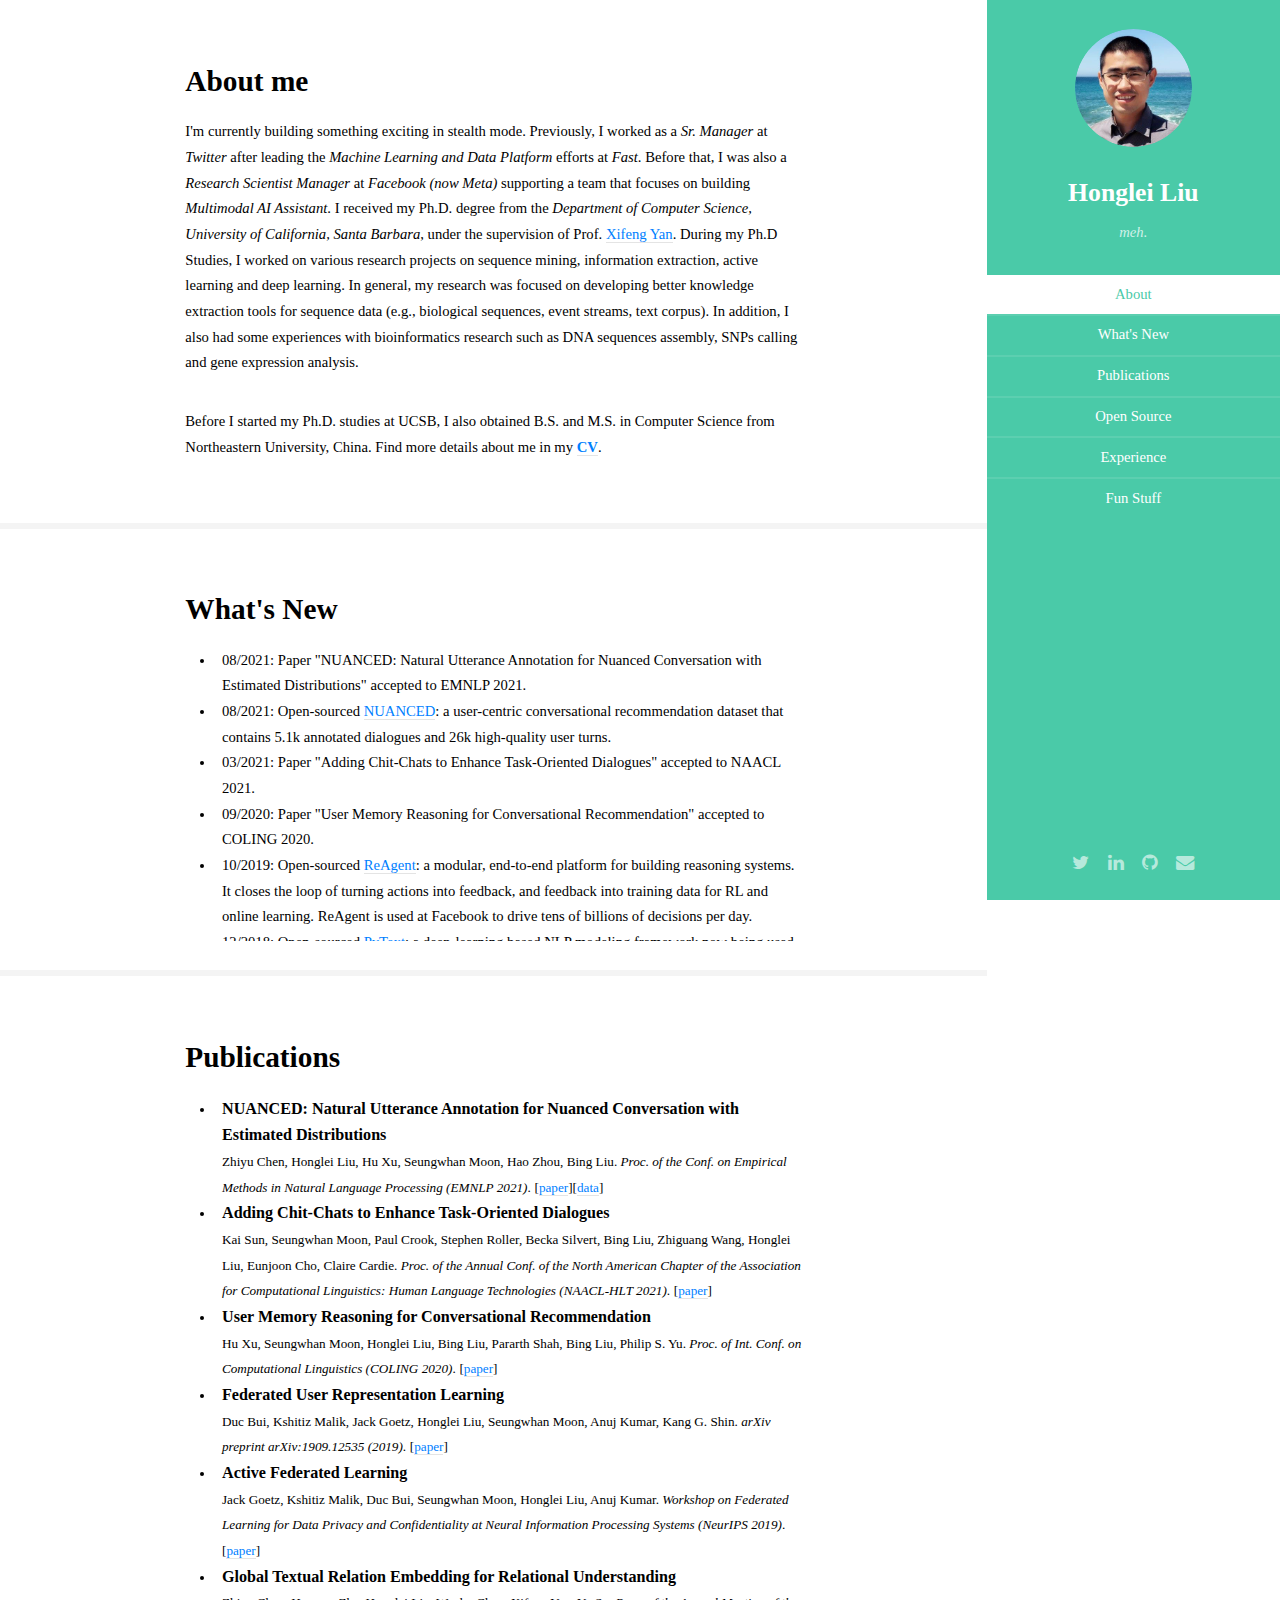
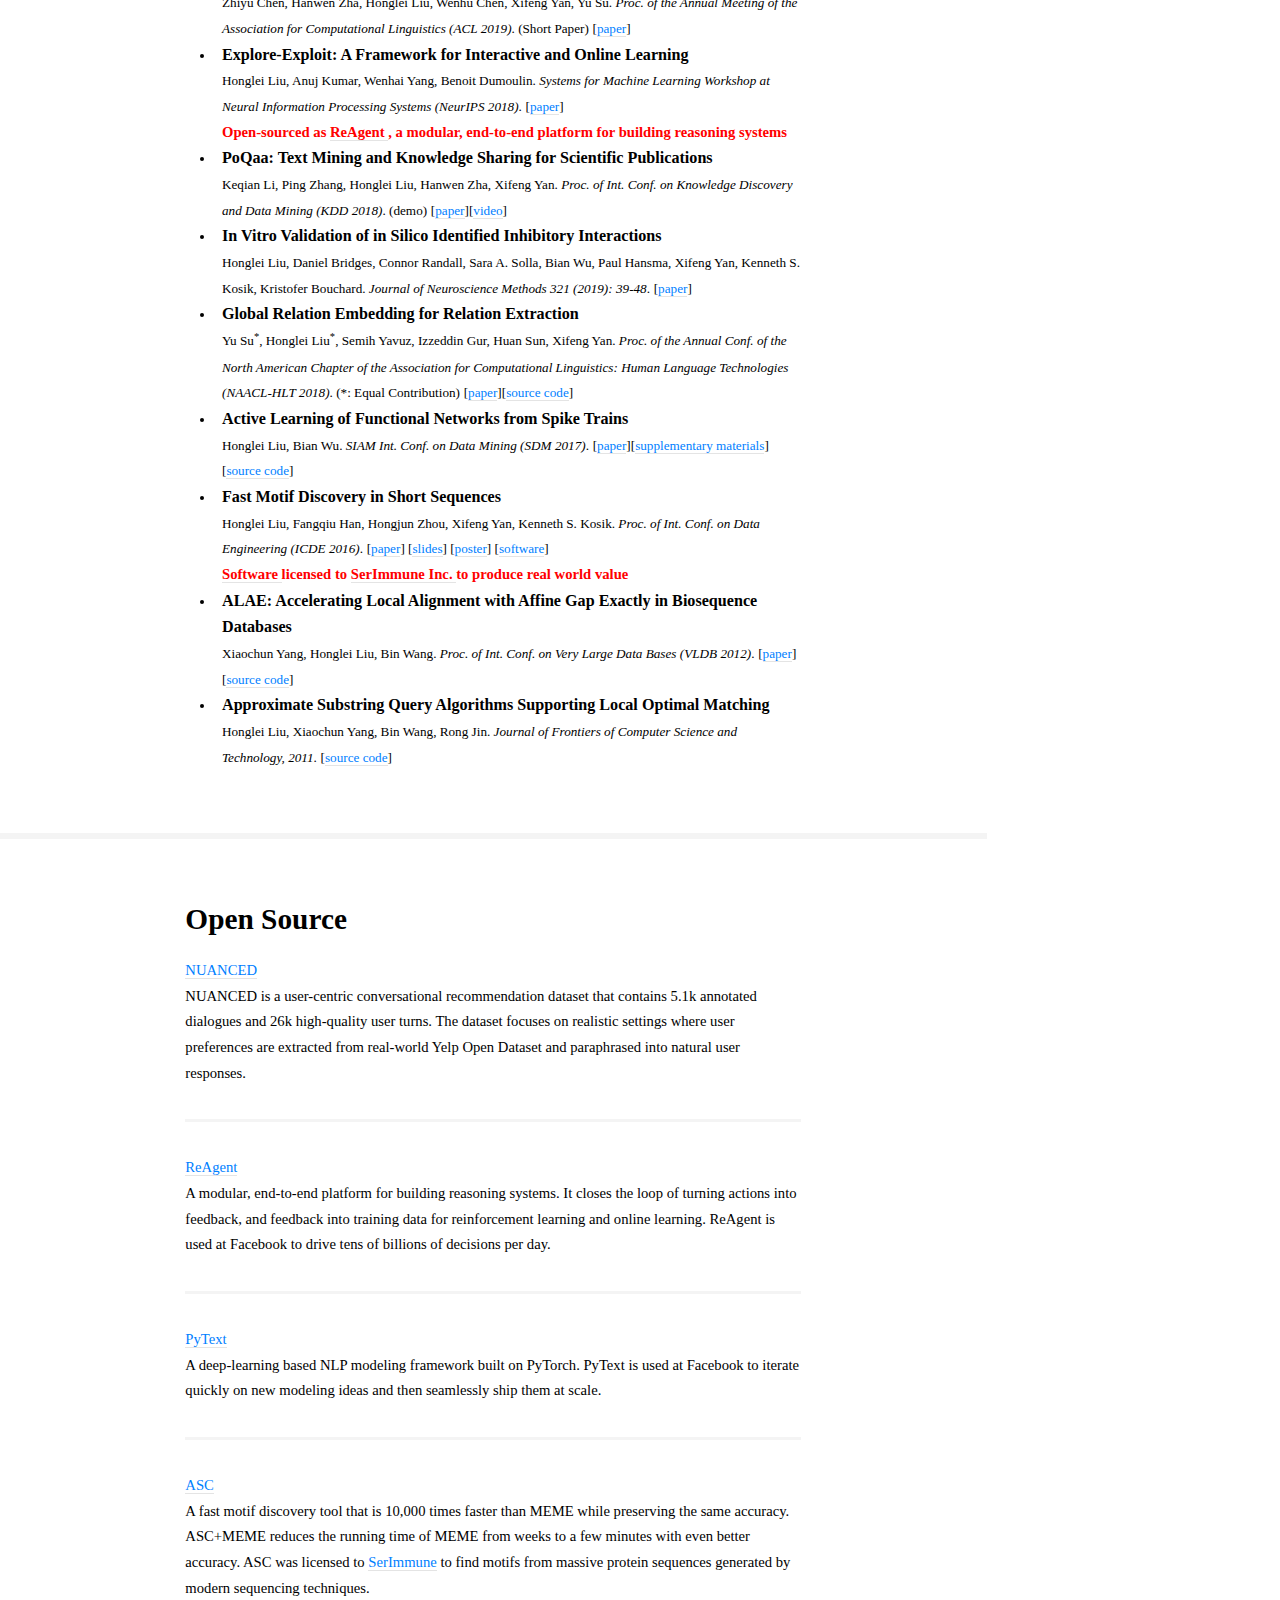
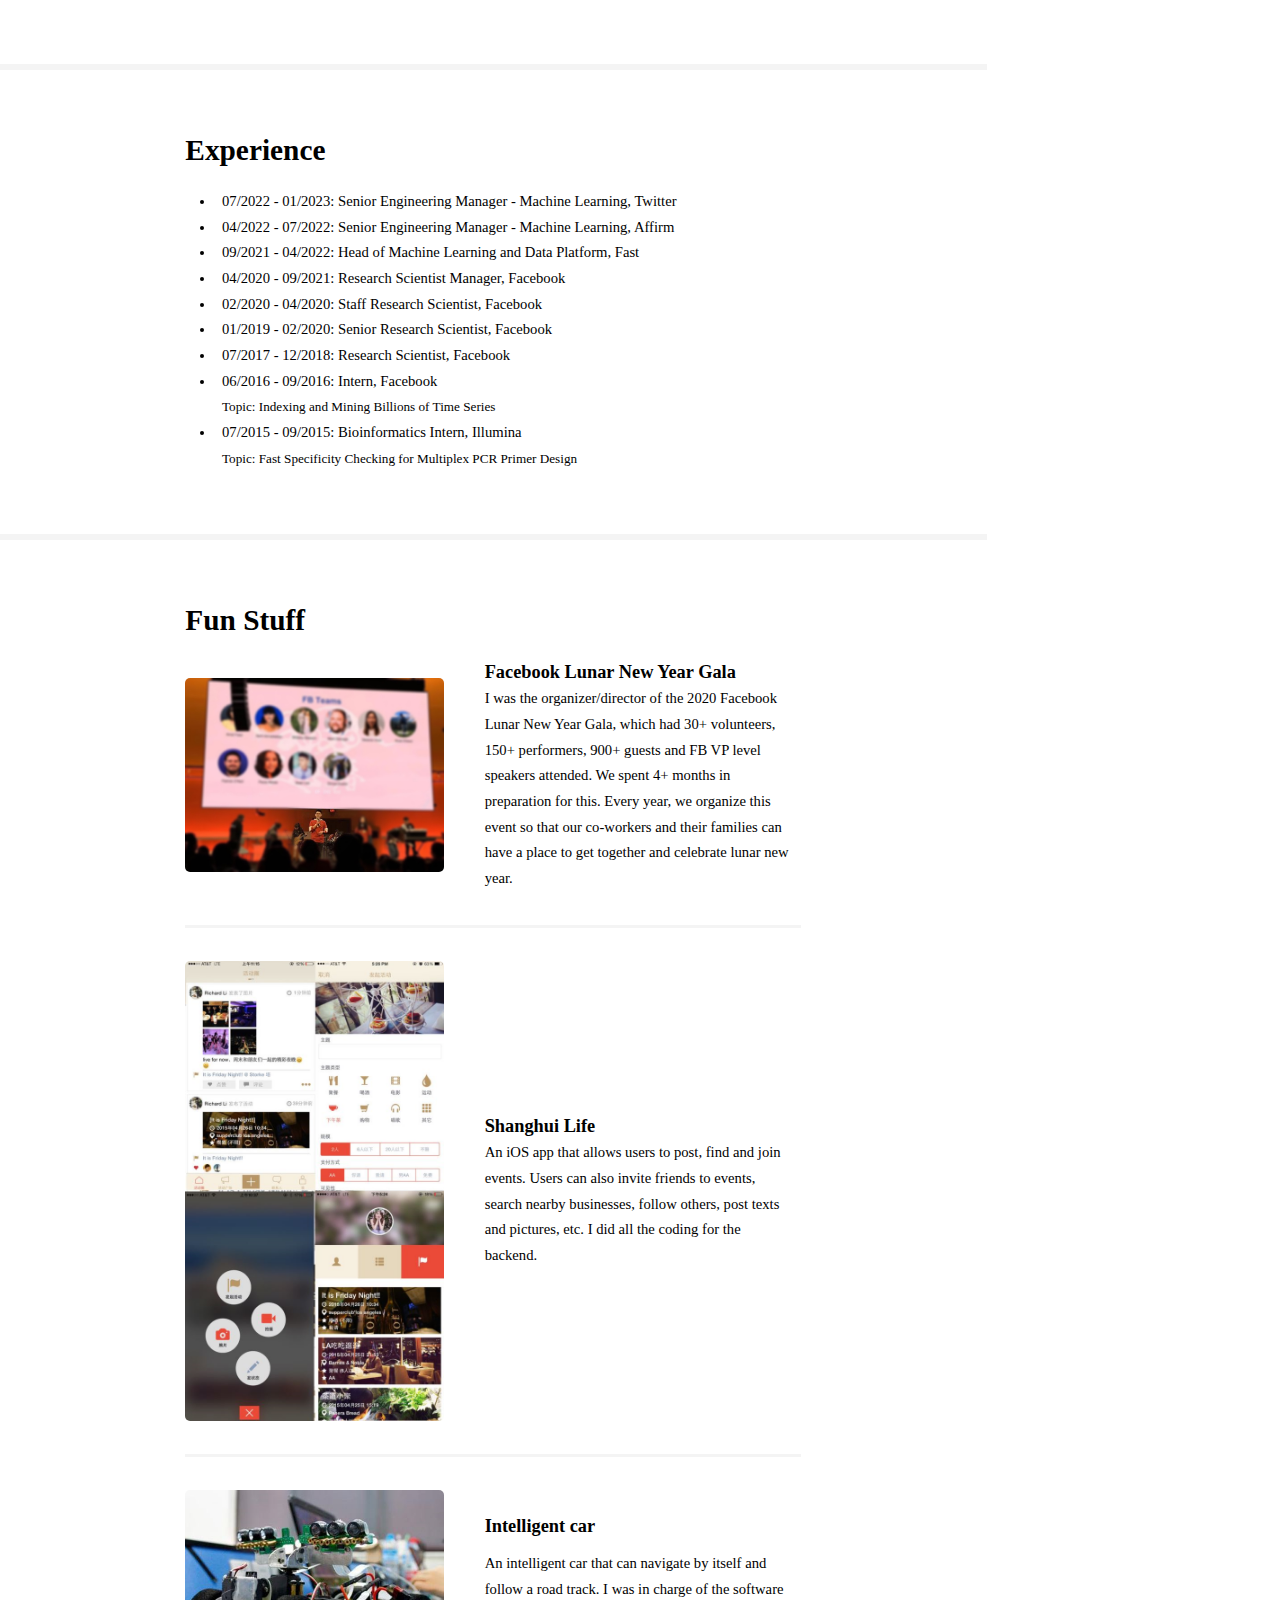
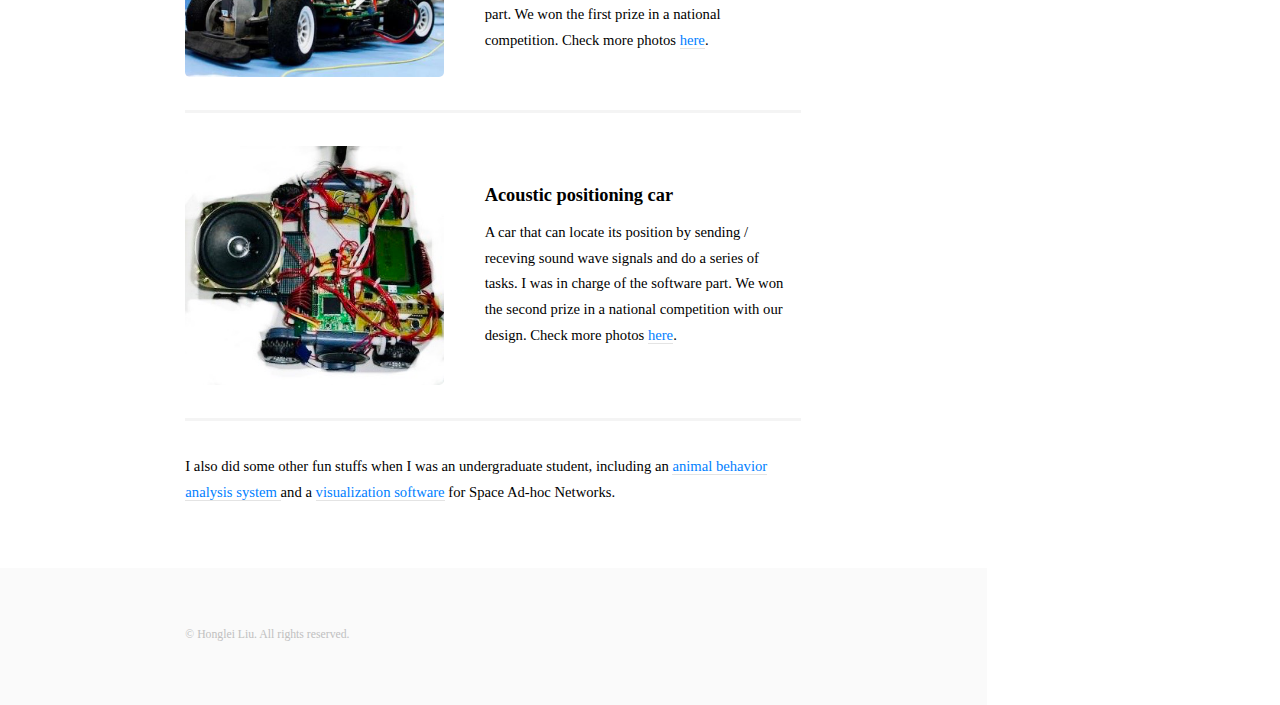
==== commit 55e4cb0a: "update" ====
--- a/index.html
+++ b/index.html
@@ -94,7 +94,7 @@
 				<div class="container">
 					<h2>About me</h2>
 
-					<p>I'm currently building something exciting in stealth mode. Previously, I worked as a <i>Sr. Manager</i> at <i>Twitter</i> after leading the <i>Machine Learning and Data Platform</i> efforts at <i>Fast</i>. Before that, I was also a <i>Research Scientist Manager</i> at <i>Facebook (now Meta)</i> supporting a team that focuses on building <i>Multimodal AI Assistant</i>. I received my Ph.D. degree in September, 2017 from the <i>Department of Computer Science, University of California, Santa Barbara</i>, under the supervision of Prof. <a href="http://www.cs.ucsb.edu/~xyan">Xifeng Yan</a>. During my Ph.D Studies, I worked on various research projects on sequence mining, information extraction, active learning and deep learning. In general, my research was focused on developing better knowledge extraction tools for sequence data (e.g., biological sequences, event streams, text corpus). In addition, I also had some experiences with bioinformatics research such as DNA sequences assembly, SNPs calling and gene expression analysis.</p>
+					<p>I'm currently building something exciting in stealth mode. Previously, I worked as a <i>Sr. Manager</i> at <i>Twitter</i> after leading the <i>Machine Learning and Data Platform</i> efforts at <i>Fast</i>. Before that, I was also a <i>Research Scientist Manager</i> at <i>Facebook (now Meta)</i> supporting a team that focuses on building <i>Multimodal AI Assistant</i>. I received my Ph.D. degree from the <i>Department of Computer Science, University of California, Santa Barbara</i>, under the supervision of Prof. <a href="http://www.cs.ucsb.edu/~xyan">Xifeng Yan</a>. During my Ph.D Studies, I worked on various research projects on sequence mining, information extraction, active learning and deep learning. In general, my research was focused on developing better knowledge extraction tools for sequence data (e.g., biological sequences, event streams, text corpus). In addition, I also had some experiences with bioinformatics research such as DNA sequences assembly, SNPs calling and gene expression analysis.</p>
 
 					<p>Before I started my Ph.D. studies at UCSB, I also obtained B.S. and M.S. in Computer Science from
 						Northeastern University, China. Find more details about me in my <strong><a
@@ -211,15 +211,6 @@
 								Paper)</span>
 							<span class="pubResource"> [<a
 									href="https://sites.cs.ucsb.edu/~xyan/papers/acl19_gloreplus.pdf">paper</a>]</span>
-						</li>
-
-						<li>
-							<span class="pubTitle">Interpretability of Deep Reinforcement Learning Models in a
-								Conversational
-								System</span> <br>
-							<span class="pubDesc">Honglei Liu, Parath Shah, Wenxuan Li, Wenhai Yang, Anuj Kumar.
-								<i>in submission</i></span>
-							<span class="pubResource"></span>
 						</li>
 
 						<li>
@@ -322,6 +313,7 @@
 
 			</section>
 
+			<!-- open source -->
 			<section id="open_source">
 				<div class="container">
 					<h2>Open Source</h2>
@@ -335,7 +327,7 @@
 						<article>
 							<a href="https://ai.facebook.com/blog/open-sourcing-reagent-a-platform-for-reasoning-systems/">ReAgent</a><br>
 							A modular, end-to-end platform for building reasoning systems. It closes the loop of turning
-							actions into feedback, and feedback into training data for RL and online learning. ReAgent is
+							actions into feedback, and feedback into training data for reinforcement learning and online learning. ReAgent is
 							used at Facebook to drive tens of billions of decisions per day.
 						</article>
 						<article>
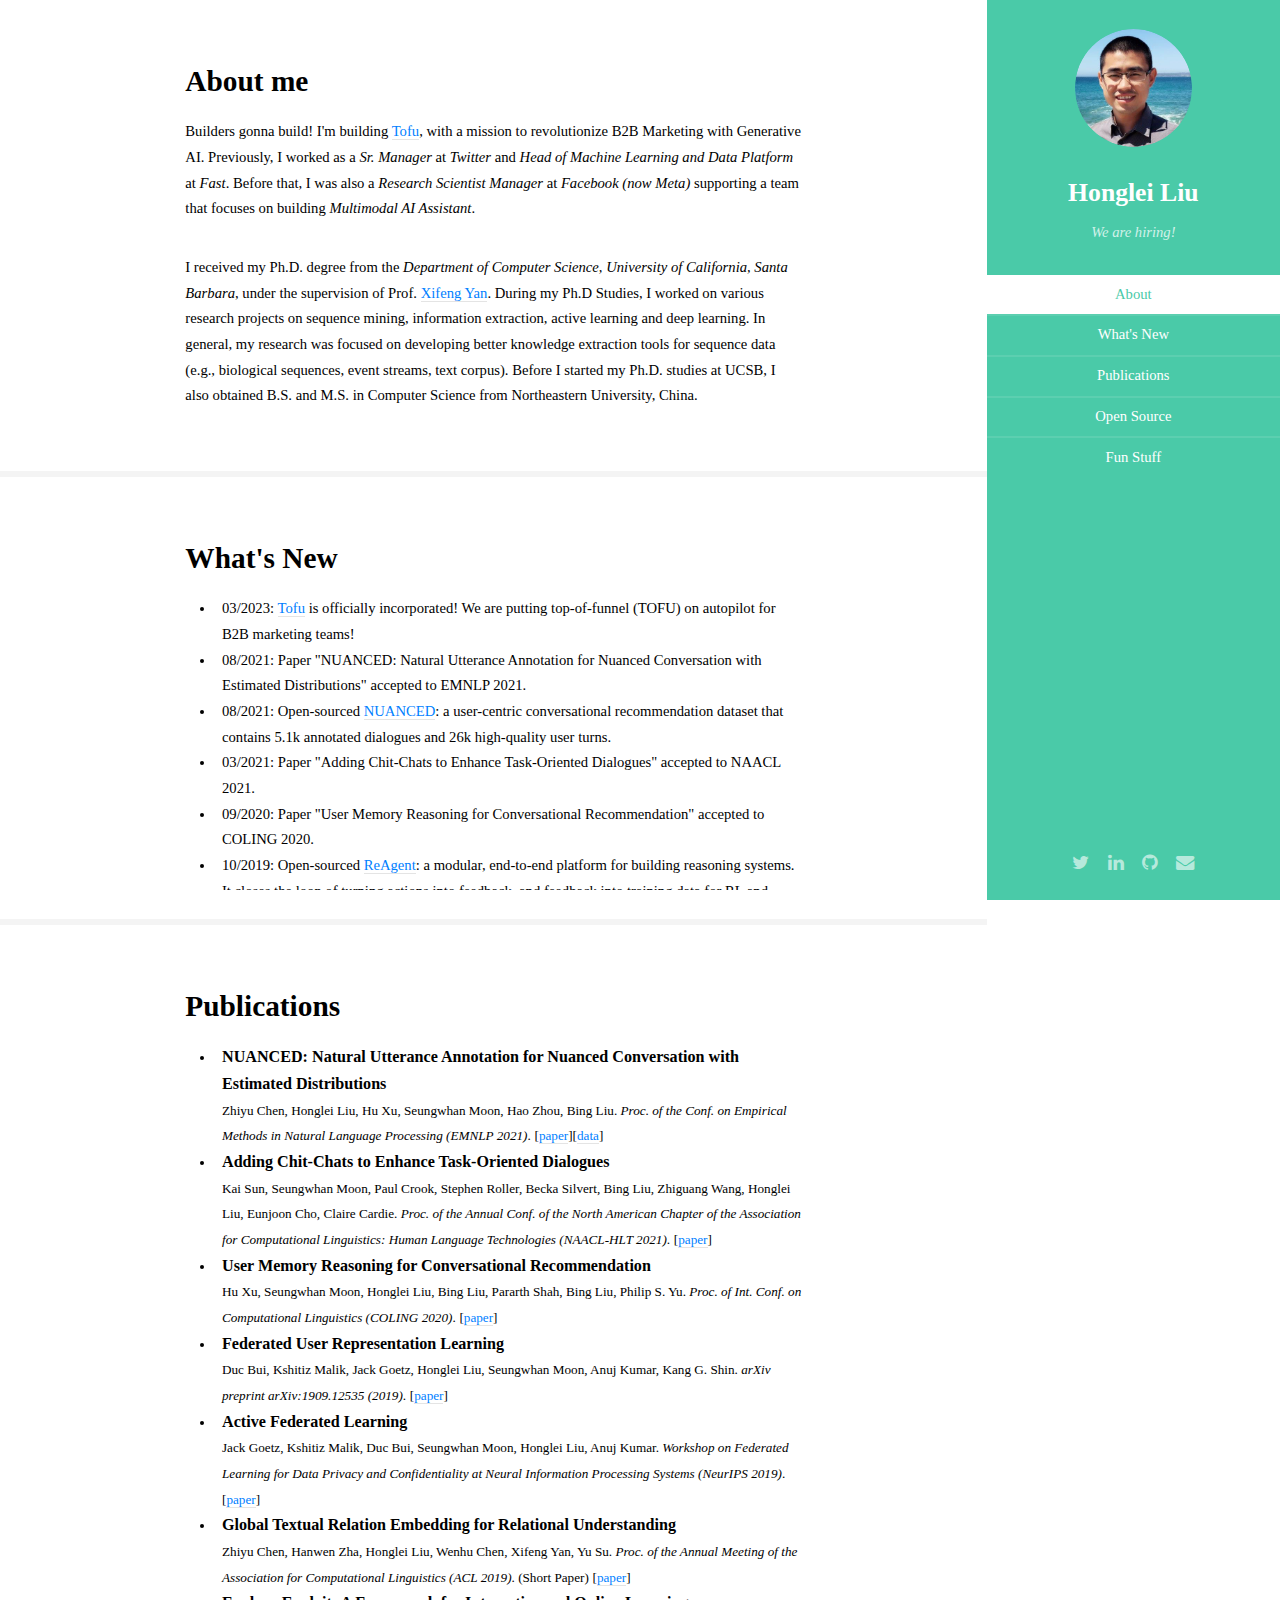
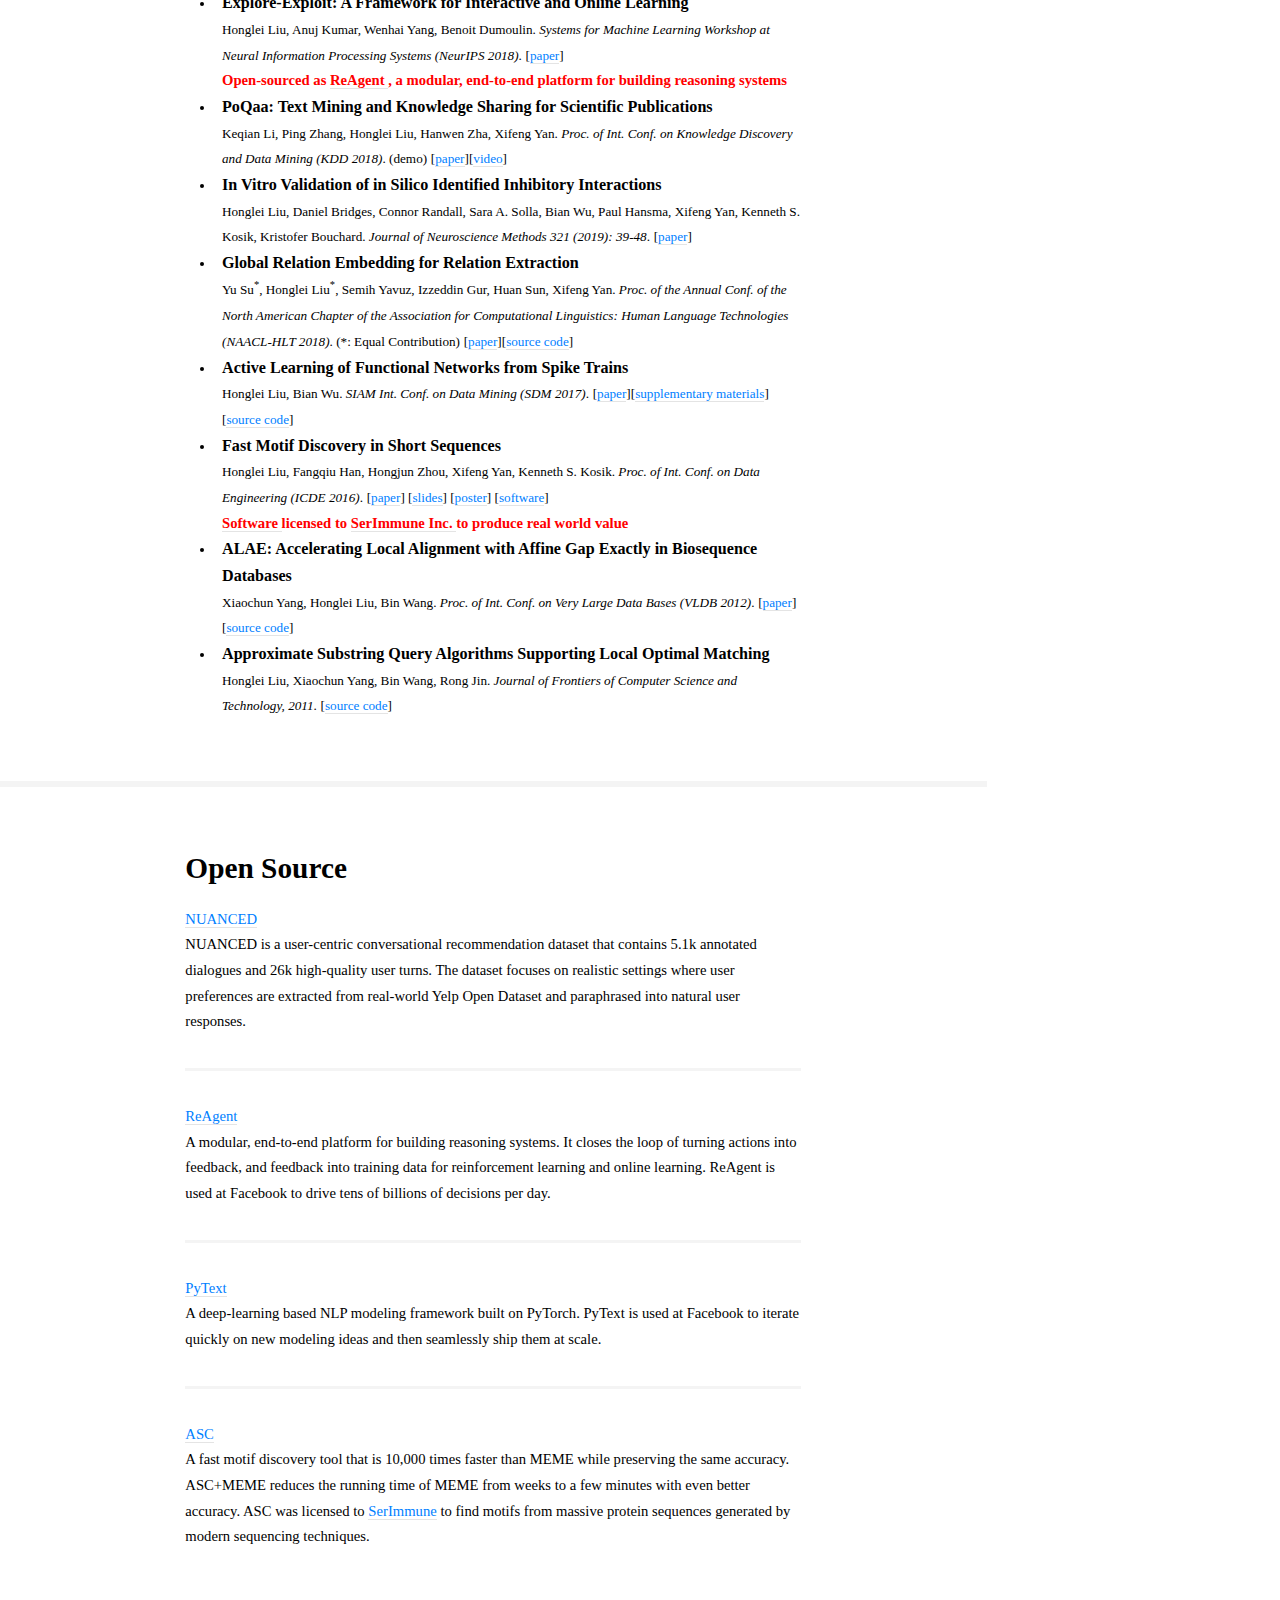
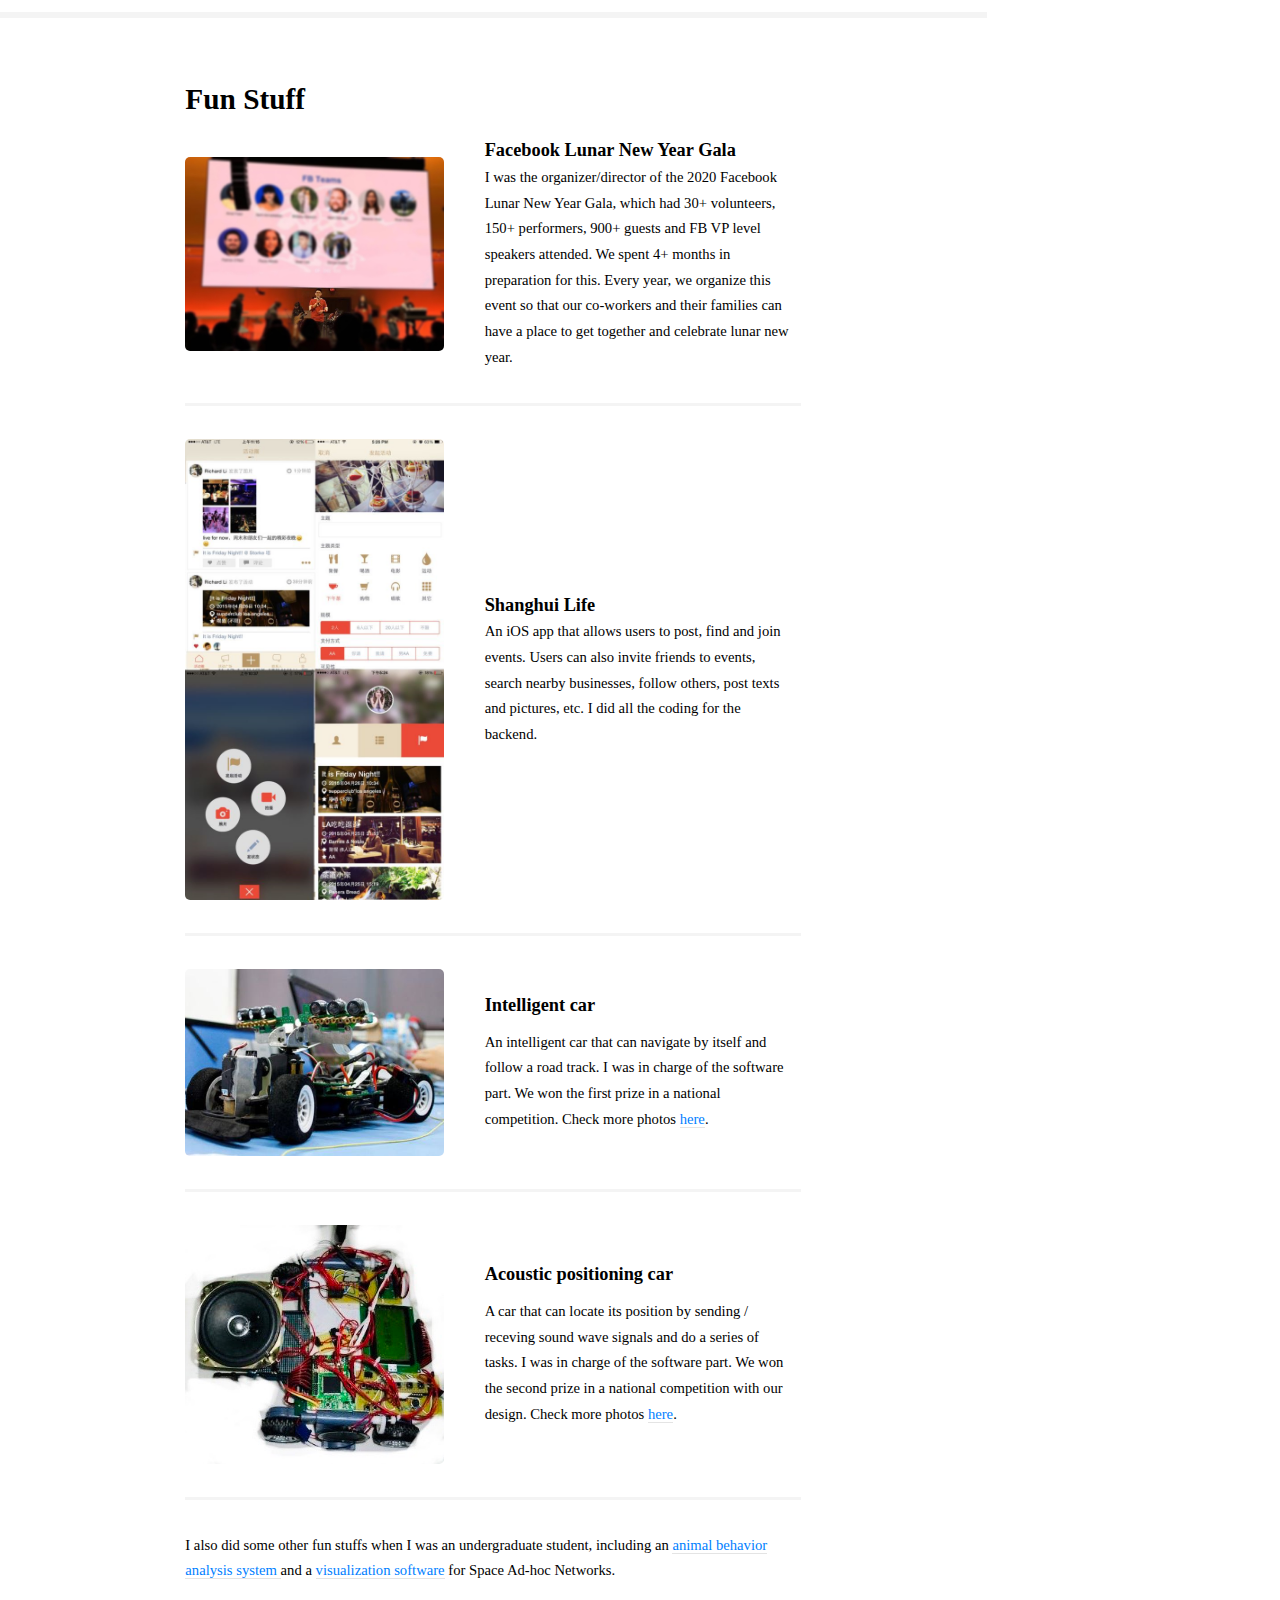
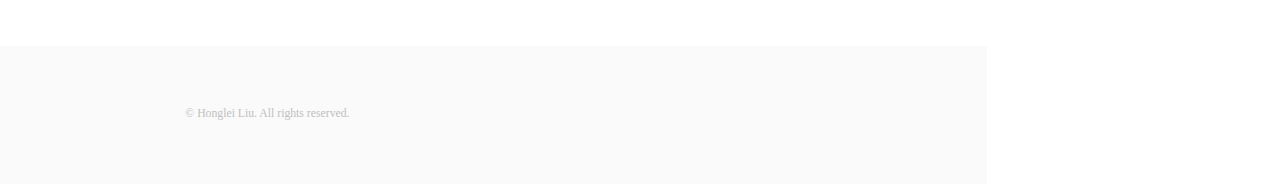
==== commit 18690982: "update" ====
--- a/index.html
+++ b/index.html
@@ -7,46 +7,20 @@
 <html>
 
 <head>
-	<!-- Google tag (gtag.js) -->
-	<script async src="https://www.googletagmanager.com/gtag/js?id=G-WCP18R30QT"></script>
-	<script>
-	window.dataLayer = window.dataLayer || [];
-	function gtag(){dataLayer.push(arguments);}
-	gtag('js', new Date());
-
-	gtag('config', 'G-WCP18R30QT');
-	</script>
-	
 	<title>Honglei Liu's Homepage</title>
 	<meta http-equiv="content-type" content="text/html; charset=utf-8" />
 	<meta name="description" content="" />
 	<meta name="keywords" content="" />
 
-	<!--[if lte IE 8]><script src="css/ie/html5shiv.js"></script><![endif]-->
-	<script src="js/jquery.min.js"></script>
-	<script src="js/jquery.scrollzer.min.js"></script>
-	<script src="js/jquery.scrolly.min.js"></script>
-	<script src="js/skel.min.js"></script>
-	<script src="js/skel-layers.min.js"></script>
-	<script src="js/init.js"></script>
-	<noscript>
-		<link rel="stylesheet" href="css/skel.css" />
-		<link rel="stylesheet" href="css/style.css?v=1.1" />
-		<link rel="stylesheet" href="css/style-xlarge.css" />
-	</noscript>
-	<!--[if lte IE 8]><link rel="stylesheet" href="css/ie/v8.css" /><![endif]-->
-
-	<style type="text/css">
-		.hidden {
-			display: none;
-		}
-	</style>
-	<script type="text/javascript">
-		$('html').addClass('hidden');
-		$(document).ready(function () {
-			$('html').removeClass('hidden');
-		});
-	</script>
+    <link rel="stylesheet" href="css/skel.css" />
+    <link rel="stylesheet" href="css/style.css?v=1.1" />
+    <link rel="stylesheet" href="css/style-xlarge.css" />
+
+    <style type="text/css">
+        .hidden {
+            display: none;
+        }
+    </style>
 </head>
 
 <body>
@@ -57,7 +31,7 @@
 			<header>
 				<span class="image avatar"><img src="images/avatar.jpg" alt="" /></span>
 				<h1 id="logo"><a href="#">Honglei Liu</a></h1>
-				<p>meh.</p>
+				<p>We are hiring!</p>
 			</header>
 			<nav id="nav">
 				<ul>
@@ -66,7 +40,7 @@
 					<li><a href="#publications">Publications</a></li>
 					<!-- <li><a href="#patents">Patents</a></li> -->
 					<li><a href="#open_source">Open Source</a></li>
-					<li><a href="#experience">Experience</a></li>
+					<!-- <li><a href="#experience">Experience</a></li> -->
 					<li><a href="#fun">Fun Stuff</a></li>
 					<!-- <li><a href="#contact">Contact</a></li> -->
 				</ul>
@@ -94,11 +68,19 @@
 				<div class="container">
 					<h2>About me</h2>
 
-					<p>I'm currently building something exciting in stealth mode. Previously, I worked as a <i>Sr. Manager</i> at <i>Twitter</i> after leading the <i>Machine Learning and Data Platform</i> efforts at <i>Fast</i>. Before that, I was also a <i>Research Scientist Manager</i> at <i>Facebook (now Meta)</i> supporting a team that focuses on building <i>Multimodal AI Assistant</i>. I received my Ph.D. degree from the <i>Department of Computer Science, University of California, Santa Barbara</i>, under the supervision of Prof. <a href="http://www.cs.ucsb.edu/~xyan">Xifeng Yan</a>. During my Ph.D Studies, I worked on various research projects on sequence mining, information extraction, active learning and deep learning. In general, my research was focused on developing better knowledge extraction tools for sequence data (e.g., biological sequences, event streams, text corpus). In addition, I also had some experiences with bioinformatics research such as DNA sequences assembly, SNPs calling and gene expression analysis.</p>
-
-					<p>Before I started my Ph.D. studies at UCSB, I also obtained B.S. and M.S. in Computer Science from
-						Northeastern University, China. Find more details about me in my <strong><a
-								href="docs/honglei_cv.pdf">CV</a></strong>.</p>
+					<p>
+						Builders gonna build! I'm building <a href="https://www.tofuhq.com/">Tofu</a>, with a mission to revolutionize B2B Marketing with Generative AI. 
+						Previously, I worked as a <i>Sr. Manager</i> at <i>Twitter</i> and <i>Head of Machine Learning and Data Platform</i> at <i>Fast</i>. 
+						Before that, I was also a <i>Research Scientist Manager</i> at <i>Facebook (now Meta)</i> supporting a team that focuses on building <i>Multimodal AI Assistant</i>.
+					</p>
+
+					<p>I received my Ph.D. degree from the <i>Department of Computer Science, University of California, Santa Barbara</i>, under the supervision of Prof. <a href="http://www.cs.ucsb.edu/~xyan">Xifeng Yan</a>. 
+						During my Ph.D Studies, I worked on various research projects on sequence mining, information extraction, active learning and deep learning. In general, my research was focused on developing better knowledge extraction tools for sequence data (e.g., biological sequences, event streams, text corpus). 
+						<!-- In addition, I also had some experiences with bioinformatics research such as DNA sequences assembly, SNPs calling and gene expression analysis.  -->
+						Before I started my Ph.D. studies at UCSB, I also obtained B.S. and M.S. in Computer Science from
+						Northeastern University, China. 
+						<!-- Find more details about me in my <strong><a href="docs/honglei_cv.pdf">CV</a></strong>. -->
+					</p>
 				</div>
 
 			</section>
@@ -111,6 +93,8 @@
 					<div class="container" style="overflow-y: scroll; height:20em;">
 
 						<ul>
+							<li>03/2023: <a href="https://www.tofuhq.com/">Tofu</a> is officially incorporated! We are putting top-of-funnel (TOFU) on autopilot for B2B marketing teams!
+							</li>
 							<li>08/2021: Paper "NUANCED: Natural Utterance Annotation for Nuanced Conversation with Estimated Distributions" accepted to EMNLP 2021.
 							</li>
 							<li>08/2021: Open-sourced <a
@@ -438,7 +422,7 @@
 
 
 			<!-- experience -->
-			<section id="experience">
+			<!-- <section id="experience">
 				<div class="container">
 					<h2>Experience</h2>
 
@@ -457,7 +441,7 @@
 								Design</span></li>
 					</ul>
 				</div>
-			</section>
+			</section> -->
 
 			<!-- fun -->
 			<section id="fun">
@@ -556,6 +540,42 @@
 		</section>
 
 	</div>
+
+	<!-- Google tag (gtag.js) -->
+	<script async src="https://www.googletagmanager.com/gtag/js?id=G-WCP18R30QT"></script>
+	<script>
+		window.dataLayer = window.dataLayer || [];
+		function gtag(){dataLayer.push(arguments);}
+		gtag('js', new Date());
+
+		gtag('config', 'G-WCP18R30QT');
+	</script>
+
+	<!-- Mixpanel -->
+	<script type="text/javascript">
+		(function(f,b){if(!b.__SV){var e,g,i,h;window.mixpanel=b;b._i=[];b.init=function(e,f,c){function g(a,d){var b=d.split(".");2==b.length&&(a=a[b[0]],d=b[1]);a[d]=function(){a.push([d].concat(Array.prototype.slice.call(arguments,0)))}}var a=b;"undefined"!==typeof c?a=b[c]=[]:c="mixpanel";a.people=a.people||[];a.toString=function(a){var d="mixpanel";"mixpanel"!==c&&(d+="."+c);a||(d+=" (stub)");return d};a.people.toString=function(){return a.toString(1)+".people (stub)"};i="disable time_event track track_pageview track_links track_forms track_with_groups add_group set_group remove_group register register_once alias unregister identify name_tag set_config reset opt_in_tracking opt_out_tracking has_opted_in_tracking has_opted_out_tracking clear_opt_in_out_tracking start_batch_senders people.set people.set_once people.unset people.increment people.append people.union people.track_charge people.clear_charges people.delete_user people.remove".split(" ");
+		for(h=0;h<i.length;h++)g(a,i[h]);var j="set set_once union unset remove delete".split(" ");a.get_group=function(){function b(c){d[c]=function(){call2_args=arguments;call2=[c].concat(Array.prototype.slice.call(call2_args,0));a.push([e,call2])}}for(var d={},e=["get_group"].concat(Array.prototype.slice.call(arguments,0)),c=0;c<j.length;c++)b(j[c]);return d};b._i.push([e,f,c])};b.__SV=1.2;e=f.createElement("script");e.type="text/javascript";e.async=!0;e.src="undefined"!==typeof MIXPANEL_CUSTOM_LIB_URL?
+		MIXPANEL_CUSTOM_LIB_URL:"file:"===f.location.protocol&&"//cdn.mxpnl.com/libs/mixpanel-2-latest.min.js".match(/^\/\//)?"https://cdn.mxpnl.com/libs/mixpanel-2-latest.min.js":"//cdn.mxpnl.com/libs/mixpanel-2-latest.min.js";g=f.getElementsByTagName("script")[0];g.parentNode.insertBefore(e,g)}})(document,window.mixpanel||[]);
+		
+		// Enabling the debug mode flag is useful during implementation,
+		// but it's recommended you remove it for production
+		mixpanel.init('33789a4c12577de1026f4c623e919fd0', {debug: true}); 
+		mixpanel.track('Page load');
+	</script>
+	
+	<script src="js/jquery.min.js"></script>
+	<script src="js/jquery.scrollzer.min.js"></script>
+	<script src="js/jquery.scrolly.min.js"></script>
+	<script src="js/skel.min.js"></script>
+	<script src="js/skel-layers.min.js"></script>
+	<script src="js/init.js"></script>
+	
+	<script type="text/javascript">
+		$('html').addClass('hidden');
+		$(document).ready(function () {
+			$('html').removeClass('hidden');
+		});
+	</script>
 </body>
 
 </html>
--- a/css/style.css
+++ b/css/style.css
@@ -1,6 +1,6 @@
 @charset "UTF-8";
 @import url(font-awesome.min.css);
-@import url("https://fonts.googleapis.com/css?family=Lato:400,400italic,700,700italic|Source+Code+Pro:400");
+/* @import url("https://fonts.googleapis.com/css?family=Lato:400,400italic,700,700italic|Source+Code+Pro:400"); */
 
 /*
 	Read Only by HTML5 UP
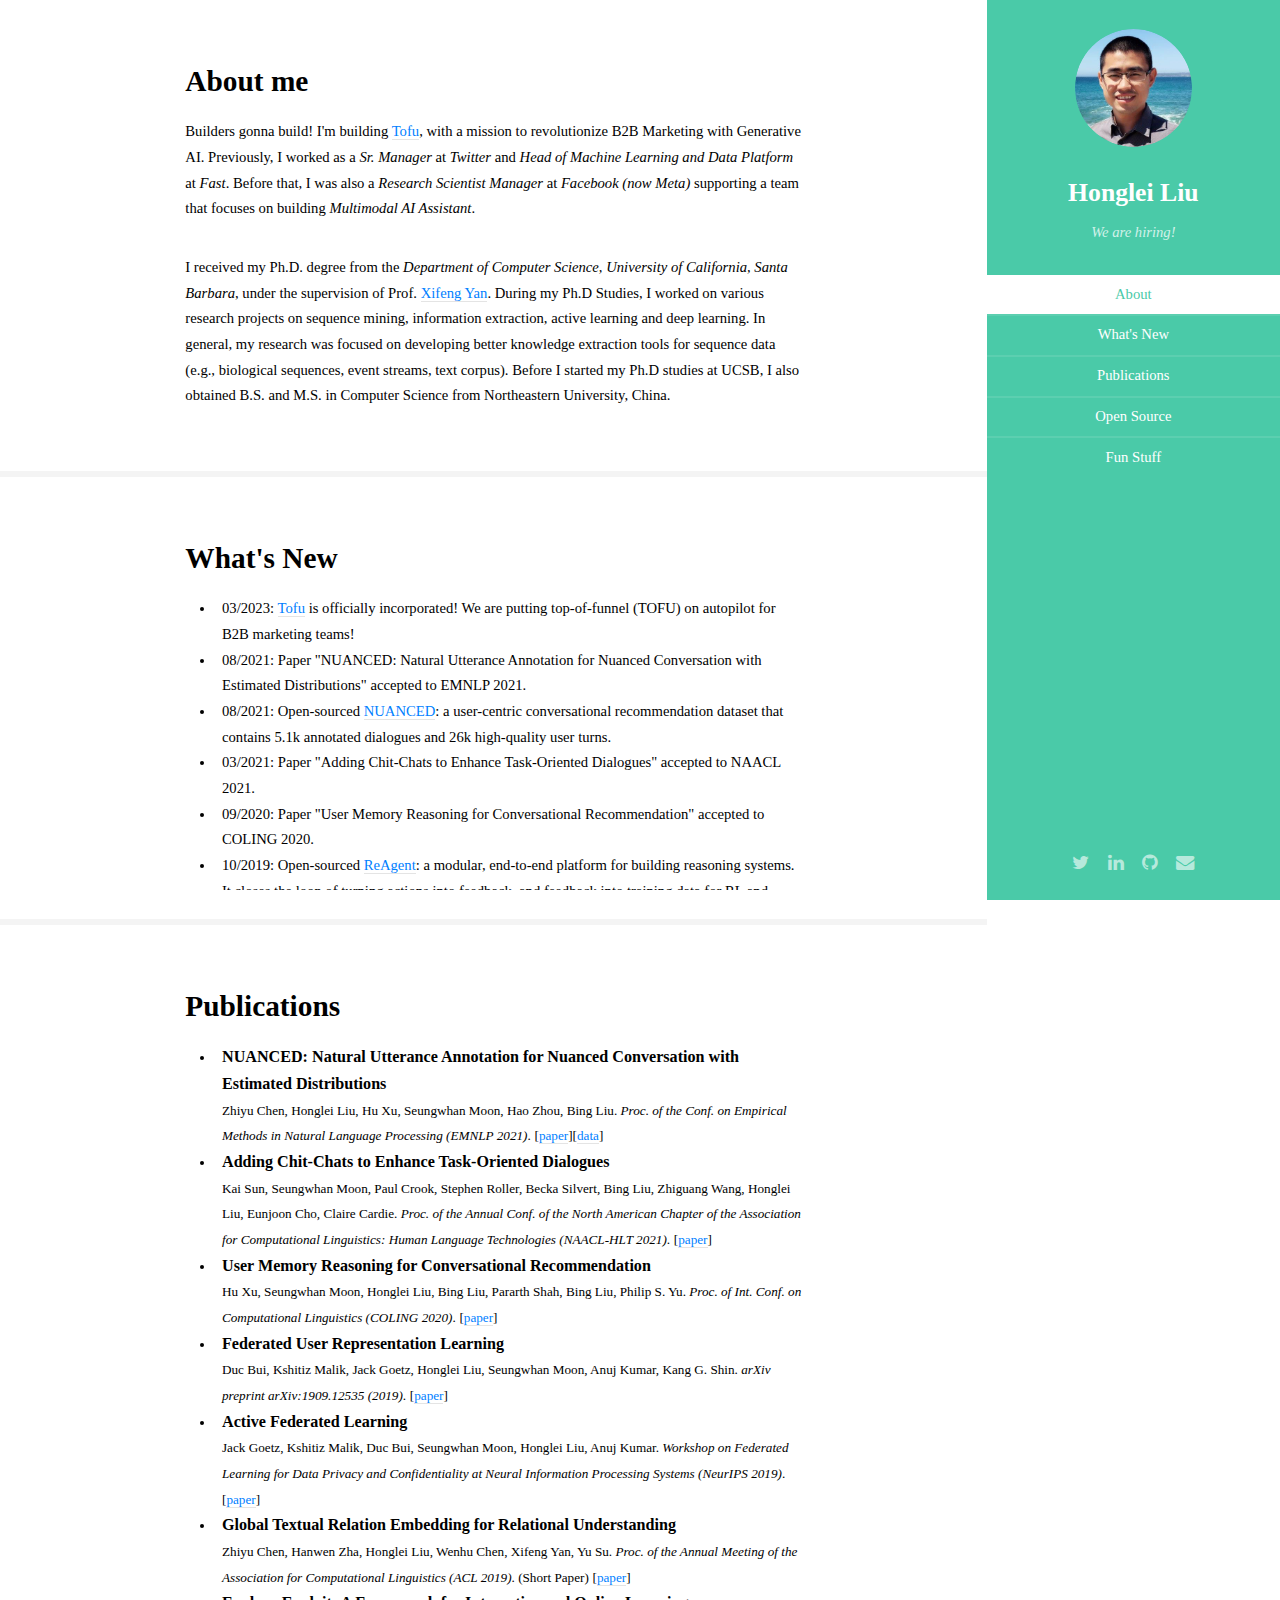
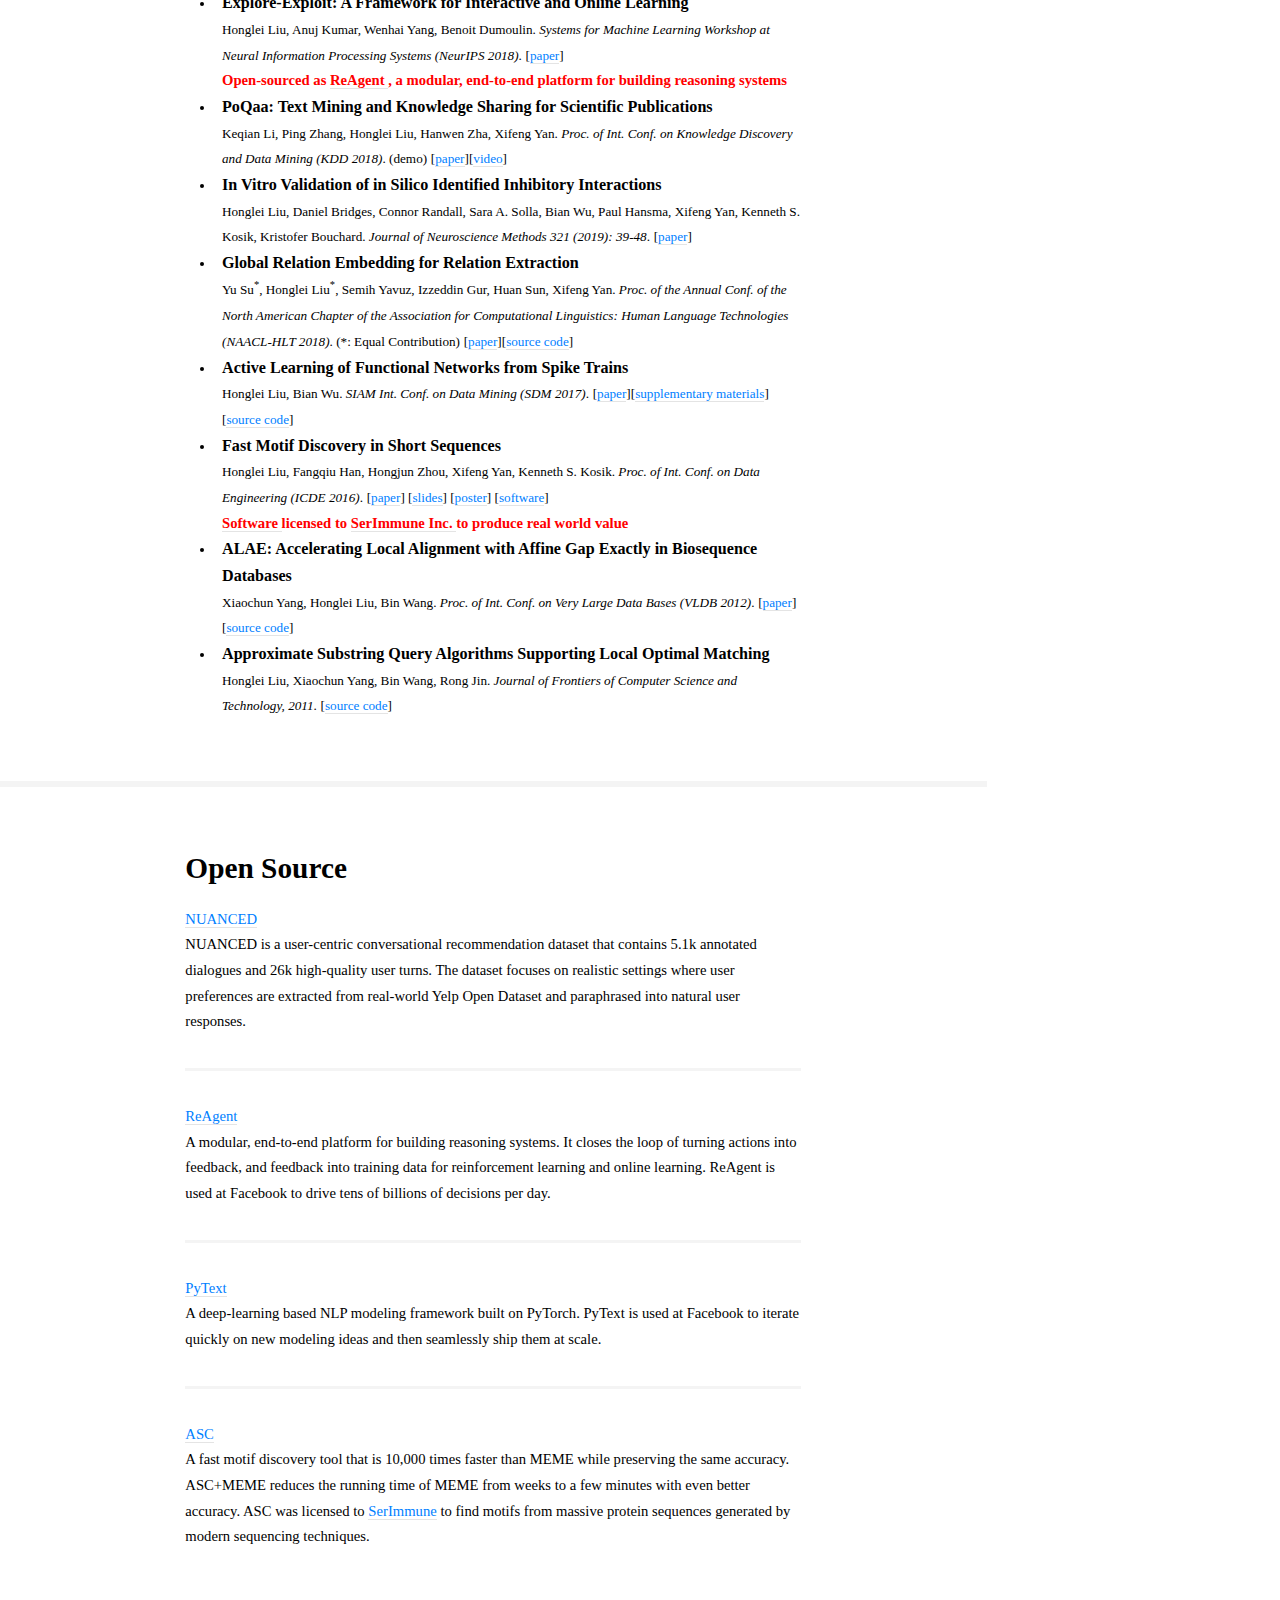
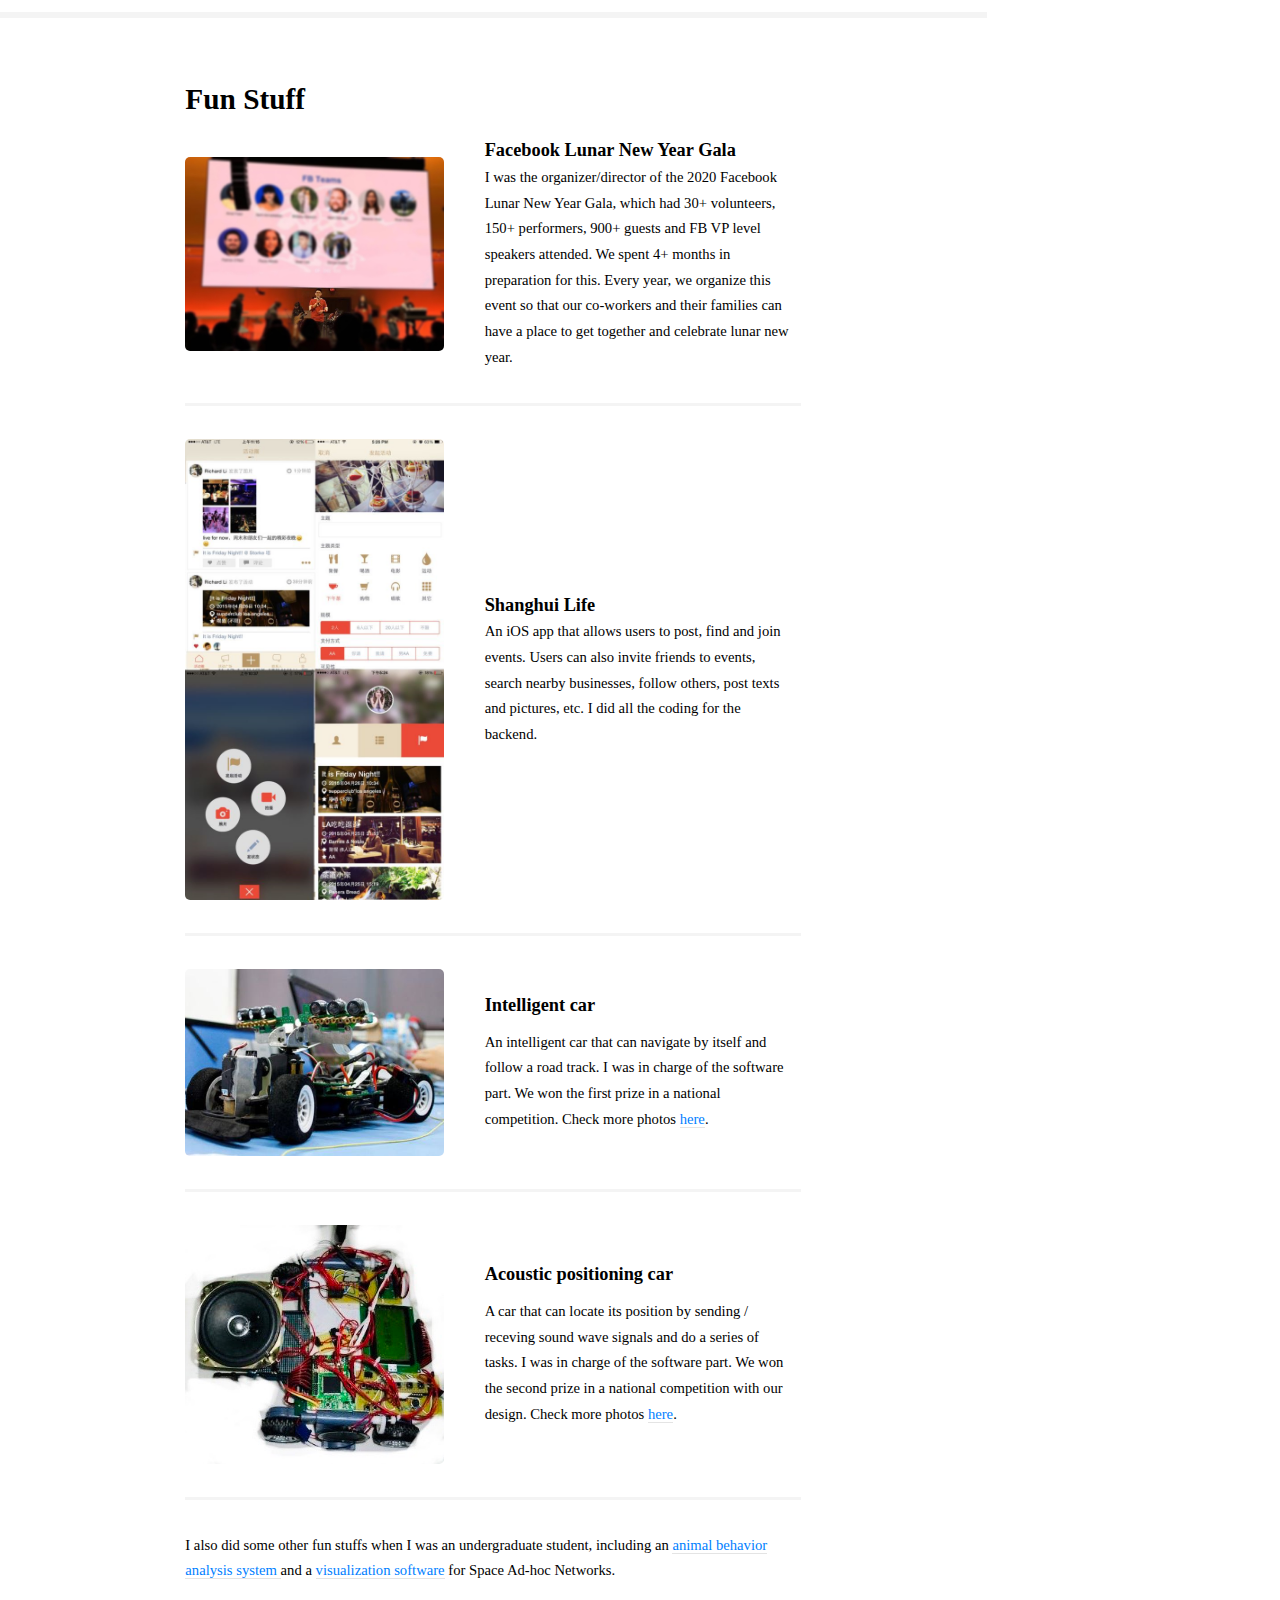
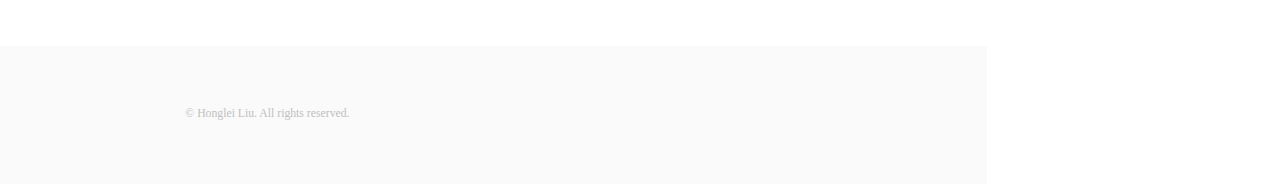
==== commit 14b0f550: "fix typo" ====
--- a/index.html
+++ b/index.html
@@ -77,7 +77,7 @@
 					<p>I received my Ph.D. degree from the <i>Department of Computer Science, University of California, Santa Barbara</i>, under the supervision of Prof. <a href="http://www.cs.ucsb.edu/~xyan">Xifeng Yan</a>. 
 						During my Ph.D Studies, I worked on various research projects on sequence mining, information extraction, active learning and deep learning. In general, my research was focused on developing better knowledge extraction tools for sequence data (e.g., biological sequences, event streams, text corpus). 
 						<!-- In addition, I also had some experiences with bioinformatics research such as DNA sequences assembly, SNPs calling and gene expression analysis.  -->
-						Before I started my Ph.D. studies at UCSB, I also obtained B.S. and M.S. in Computer Science from
+						Before I started my Ph.D studies at UCSB, I also obtained B.S. and M.S. in Computer Science from
 						Northeastern University, China. 
 						<!-- Find more details about me in my <strong><a href="docs/honglei_cv.pdf">CV</a></strong>. -->
 					</p>
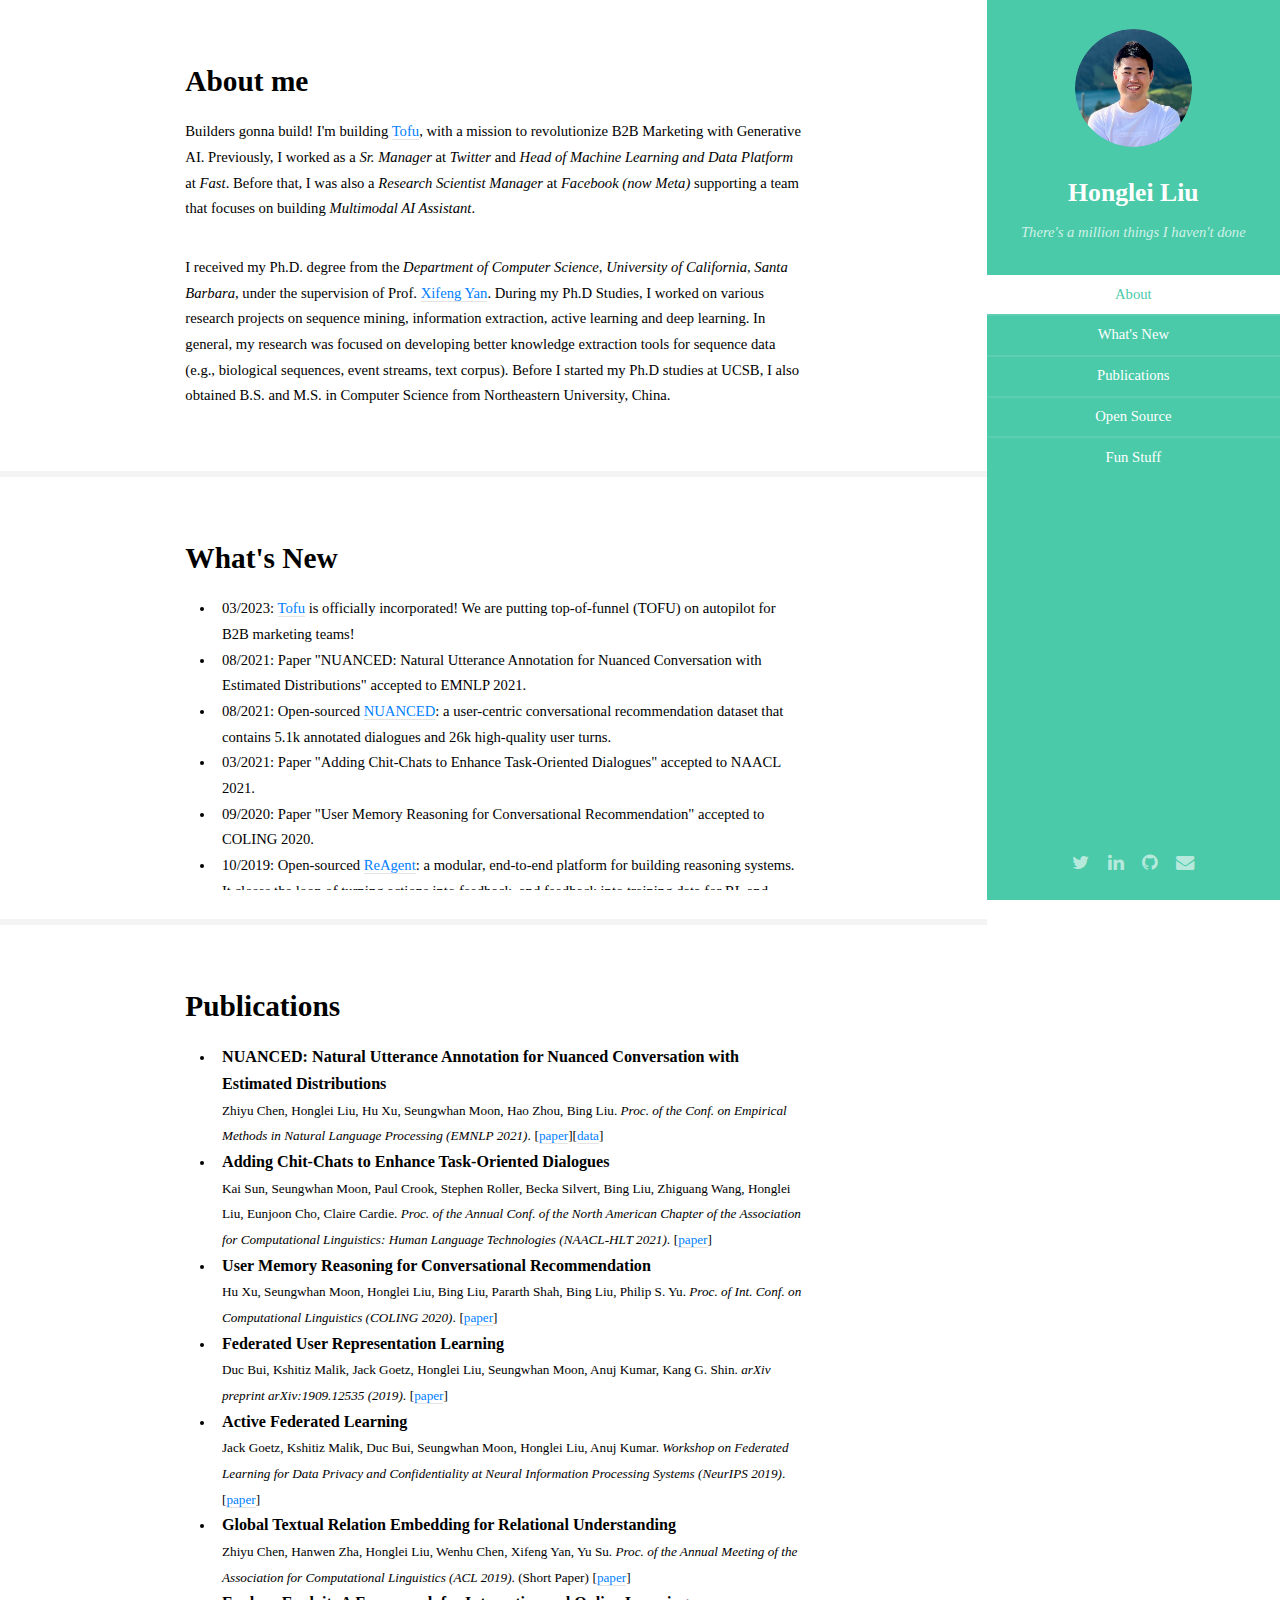
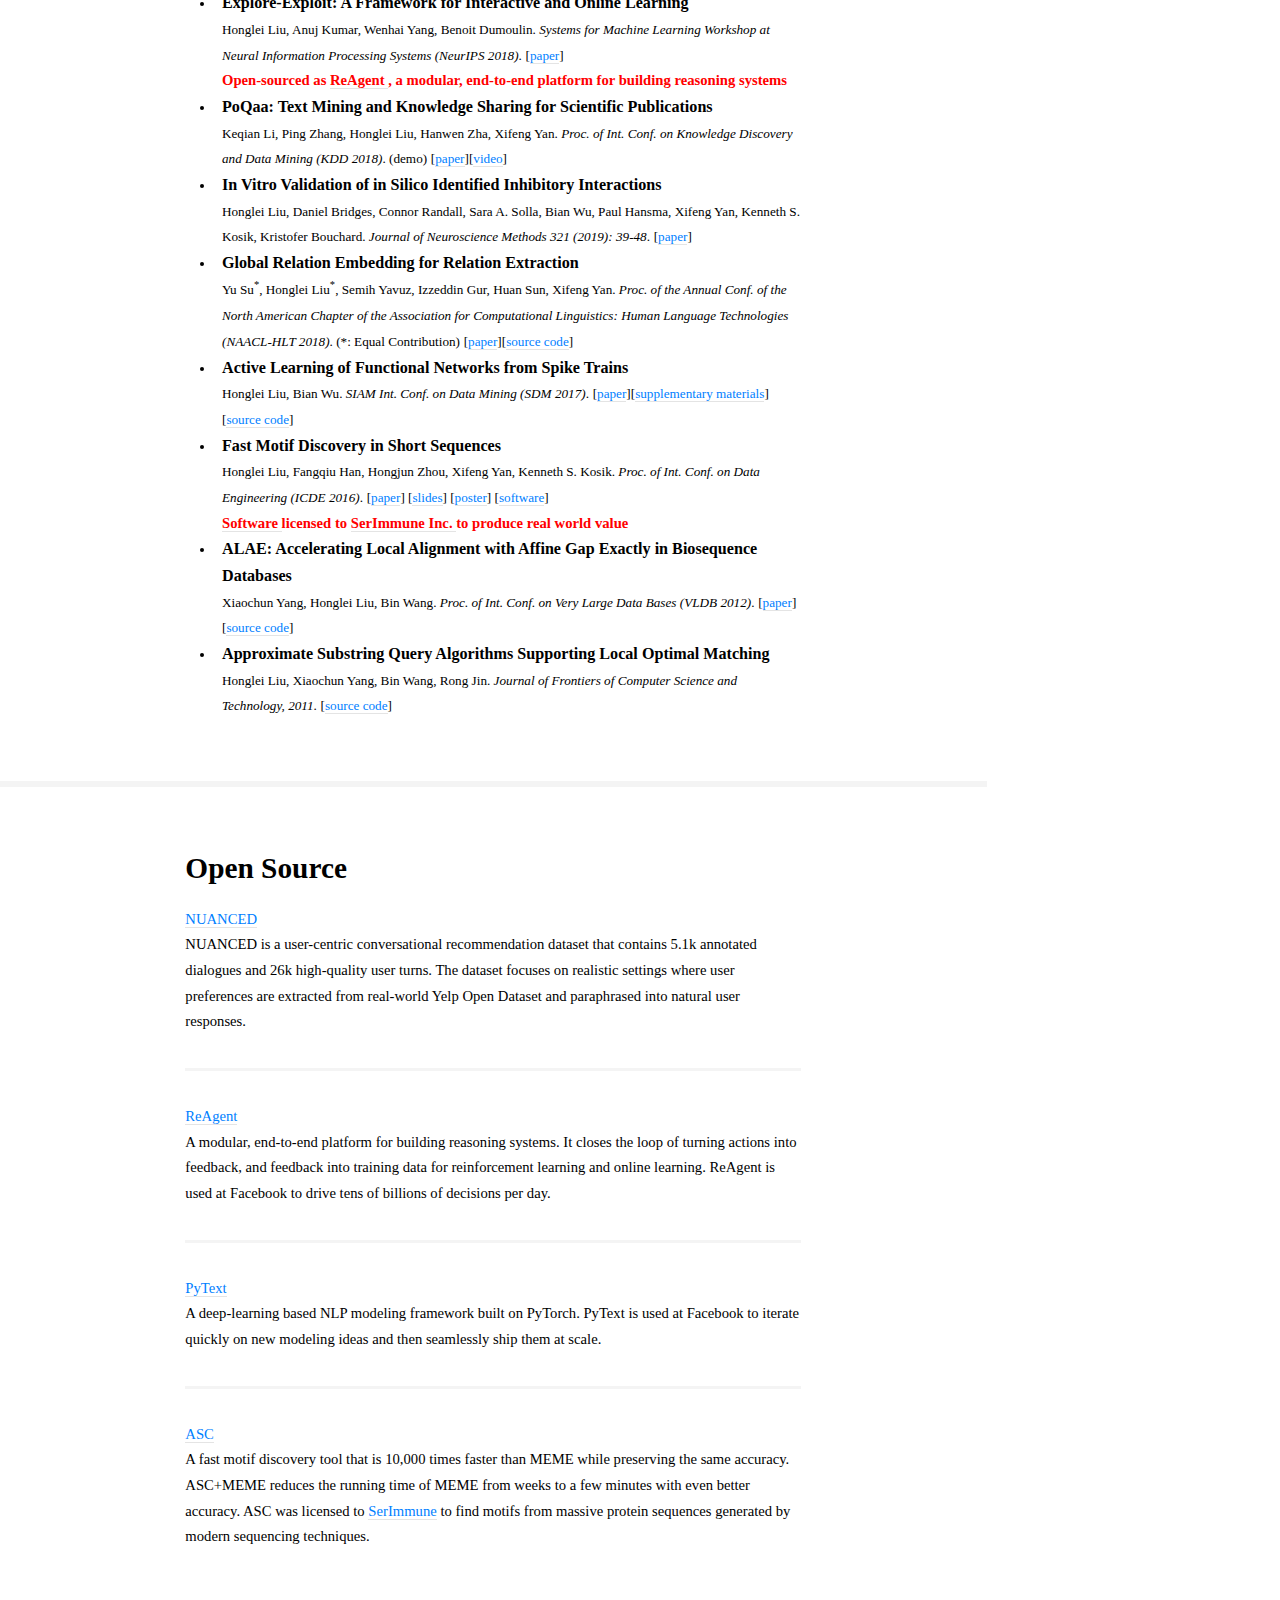
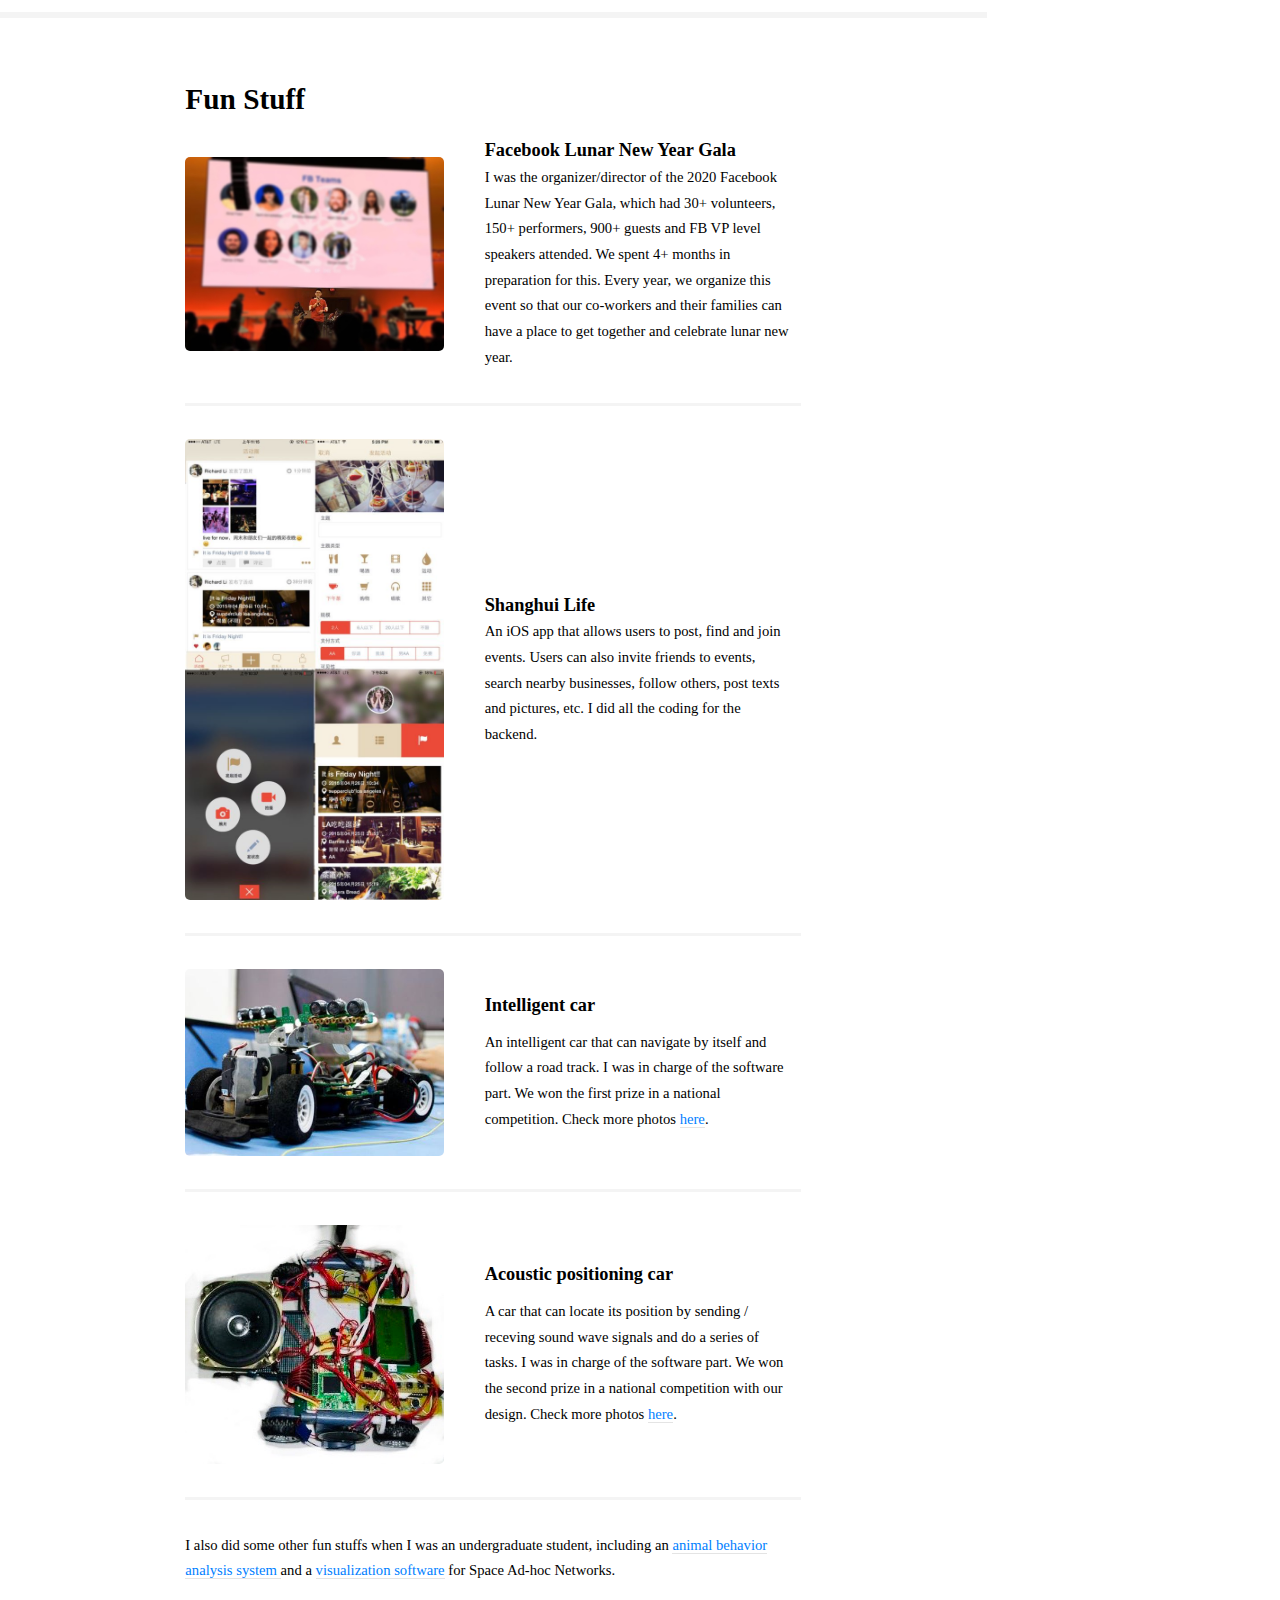
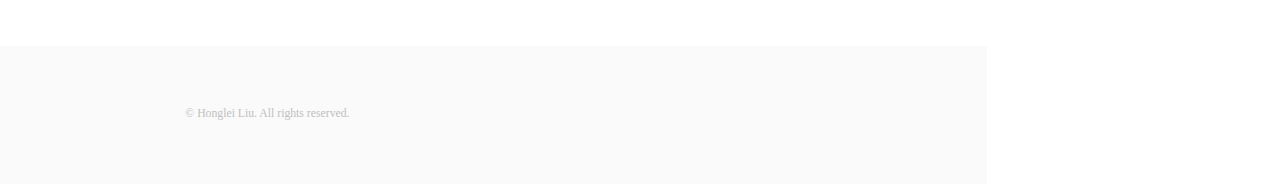
==== commit ca1fb5d3: "update avatar" ====
--- a/index.html
+++ b/index.html
@@ -31,7 +31,7 @@
 			<header>
 				<span class="image avatar"><img src="images/avatar.jpg" alt="" /></span>
 				<h1 id="logo"><a href="#">Honglei Liu</a></h1>
-				<p>We are hiring!</p>
+				<p>There's a million things I haven't done</p>
 			</header>
 			<nav id="nav">
 				<ul>
